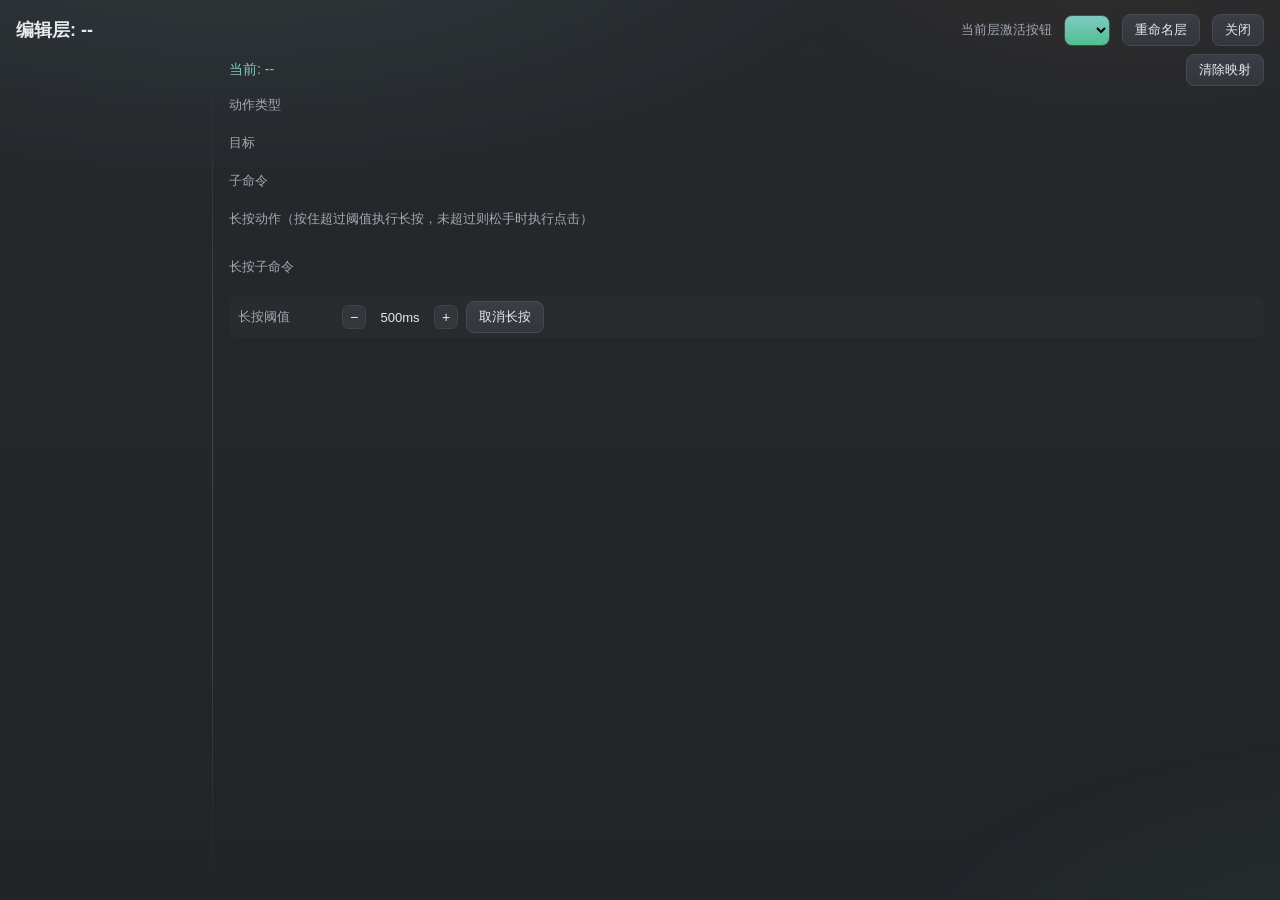
==== GamepadControlerRustTauri/frontend/edit.html @ a201a40f "feat: 新增目标游戏 exe 配置与长按动作功能 新增目标游戏（如 WoW）可执行文件选择功能，支持浏览选择或从历史记录选择，实现 WASD 按键直接投递到目标窗口。新增长按动作配置，支持设置长按" ====
<!DOCTYPE html> <!-- 声明文档类型为 HTML5 -->
<html lang="zh-CN"> <!-- 页面语言为简体中文 -->
<head> <!-- 头部：页面元信息与资源引用 -->
  <meta charset="UTF-8"> <!-- 字符编码 UTF-8（源码含中文必须） -->
  <title>编辑层</title> <!-- 浏览器标签页标题 -->
  <link rel="stylesheet" href="style.css"> <!-- 引入全局样式表（与主窗口同主题） -->
</head>
<body>
  <!-- 独立「编辑层」窗口：由主窗口 WebviewWindow("edit-win") 打开。
       层 id 通过 URL hash 传入（edit.html#<layerId>） -->
  <div class="root help-view"> <!-- 根容器：复用 root 布局，允许滚动 -->
    <div class="edit-header"> <!-- 编辑窗口头部 -->
      <div class="edit-title" id="edit-title">编辑层: --</div> <!-- 当前编辑的层名（edit.js 动态刷新） -->
      <span class="dim" id="edit-layer-select-label">当前层激活按钮</span> <!-- 激活按钮标签（公共层无激活按钮，edit.js 隐藏该控件） -->
      <select id="edit-layer-select" class="select" aria-label="选择激活按钮"></select> <!-- 层选择框（edit.js 动态渲染，层切换按键） -->
      <button class="btn" id="edit-rename-layer">重命名层</button> <!-- 重命名层按钮，点击后显示重命名输入行（edit.js） -->
      <button class="btn" id="edit-close">关闭</button> <!-- 关闭本窗口按钮 -->
    </div>

    <!-- 重命名 / 复制输入行（默认隐藏，由 main.js 的 renderRenameRow 控制显示） -->
    <div id="rename-layer-row" class="rename-row" style="display:none">
      <span id="rename-layer-hint" class="dim">重命名操作层</span> <!-- 提示文字（重命名/复制） -->
      <input id="rename-layer-input" class="rename-input" placeholder="输入名称" autocomplete="off"> <!-- 名称输入框 -->
      <button class="btn" id="rename-layer-ok">确定</button> <!-- 确认按钮 -->
      <button class="btn" id="rename-layer-cancel">取消</button> <!-- 取消按钮 -->
    </div>

    <div class="edit-body"> <!-- 编辑区两栏布局 -->
      <!-- 左栏：手柄按键网格 -->
      <div class="edit-grid" id="edit-grid"></div> <!-- 手柄按键按钮网格（edit.js 动态渲染，点击选中按键） -->

      <div class="edit-divider"></div> <!-- 左右栏之间的竖向分隔线 -->

      <!-- 右栏：动作配置 -->
      <div class="edit-right">
        <div class="edit-current-row"> <!-- 当前按键与映射显示行 -->
          <span id="edit-current">当前: --</span> <!-- 当前选中按键及其映射描述（动态刷新） -->
          <button class="btn" id="edit-clear">清除映射</button> <!-- 清除当前按键映射 -->
        </div>
        <div class="dim">动作类型</div> <!-- 动作类型区标题 -->
        <div id="edit-kinds" class="chips-row"></div> <!-- 动作类型 chips（动态渲染：键盘/鼠标/滚轮/切层等） -->

        <div class="dim">目标</div> <!-- 目标区标题 -->
        <div id="edit-target"></div> <!-- 目标选择区（按动作类型动态渲染：按键/鼠标键/目标层） -->

        <div class="dim" id="edit-subs-label">子命令</div> <!-- 子命令区标题（含已选数量） -->
        <div id="edit-subs" class="chips-row"></div> <!-- 子命令 chips（动态渲染，最多 3 个） -->

        <div class="dim" id="edit-long-label">长按动作（按住超过阈值执行长按，未超过则松手时执行点击）</div> <!-- 长按动作区标题 -->
        <div id="edit-long-kinds" class="chips-row"></div> <!-- 长按动作类型 chips（动态渲染） -->
        <div id="edit-long-target"></div> <!-- 长按目标选择区（按长按类型动态渲染） -->
        <div class="dim" id="edit-long-subs-label">长按子命令</div> <!-- 长按子命令区标题（含已选数量） -->
        <div id="edit-long-subs" class="chips-row"></div> <!-- 长按子命令 chips（动态渲染，最多 3 个） -->
        <div class="slider-row" id="edit-long-ms-row"> <!-- 长按阈值调整行 -->
          <div class="slider-label">长按阈值</div> <!-- 阈值项名称 -->
          <button class="mini" onclick="App.adjustLongMs(-50)">−</button> <!-- 减小阈值 50ms -->
          <div class="slider-val" id="edit-long-ms">500ms</div> <!-- 当前阈值（动态刷新） -->
          <button class="mini" onclick="App.adjustLongMs(50)">+</button> <!-- 增大阈值 50ms -->
          <button class="btn" id="edit-long-clear">取消长按</button> <!-- 清除长按动作 -->
        </div>
      </div>
    </div>
  </div>

  <script src="edit.js"></script> <!-- 编辑窗口前端逻辑脚本 -->
</body>
</html>
---- GamepadControlerRustTauri/frontend/style.css ----
/* =====================================================================
   style.css —— 深色主题（玻璃拟态 + 动效）
   色板：BG_DEEP #202225 / BG #26282c / PANEL #2f3136 / INSET #33363b
         BORDER #3f434a / TEXT #e8eaee / DIM #a3a8b2 / FAINT #6c727c
         ACCENT #7fc9c4 / ACCENT2 #4fc08d / WARN #f0a34a / DANGER #e5554f
   ===================================================================== */

/* 全局重置：所有元素统一盒模型，清除默认内外边距 */
* {
  box-sizing: border-box; /* 宽度包含内边距与边框，布局更可控 */
  margin: 0; /* 清除默认外边距 */
  padding: 0; /* 清除默认内边距 */
}

/* html 与 body 根元素通用样式 */
html, body {
  height: 100%; /* 占满视口高度，保证内部可滚动区域正确 */
  font-family: 'Microsoft YaHei UI', 'Microsoft YaHei', 'Segoe UI', sans-serif; /* 中文字体优先，回退系统无衬线字体 */
  font-size: 14px; /* 基准字号 */
  color: #e8eaee; /* 主文字颜色 */
  -webkit-font-smoothing: antialiased; /* WebKit 字体抗锯齿 */
  text-rendering: optimizeLegibility; /* 提升文字渲染质量 */
  overflow: hidden; /* 隐藏页面级滚动条（滚动由内部容器负责） */
}

/* body 专属样式：深色渐变背景 */
body {
  background: linear-gradient(180deg, #26282c 0%, #222428 100%); /* 顶部稍亮、底部稍暗的深色渐变 */
}

/* ---- 环境光晕背景（柔和渐变光斑） ---- */
body::before {
  content: ''; /* 伪元素必须设置内容才能显示 */
  position: fixed; /* 固定定位，铺满视口且不随滚动 */
  inset: 0; /* 上下左右贴齐视口边缘 */
  pointer-events: none; /* 不拦截鼠标事件，避免挡住按钮点击 */
  z-index: 0; /* 置于底层背景之上、内容之下 */
  background:
    radial-gradient(1100px 480px at 18% -12%, rgba(127, 201, 196, 0.12), transparent 62%), /* 左上角青色光晕 */
    radial-gradient(900px 460px at 108% 112%, rgba(79, 192, 141, 0.09), transparent 60%), /* 右下角绿色光晕 */
    radial-gradient(700px 380px at 88% -8%, rgba(240, 163, 74, 0.05), transparent 55%); /* 右上角暖橙色微光 */
}

/* ---- 自定义滚动条 ---- */
::-webkit-scrollbar { width: 8px; height: 8px; } /* 滚动条宽度与高度 */
::-webkit-scrollbar-track { background: transparent; } /* 滚动条轨道透明，融入背景 */
::-webkit-scrollbar-thumb { background: #3f434a; border-radius: 4px; } /* 滚动条滑块：深灰圆角 */
::-webkit-scrollbar-thumb:hover { background: #4a4e55; } /* 悬停滑块颜色变亮 */

/* ---- 主窗口根布局（视图切换淡入上浮） ---- */
.root {
  height: 100%; /* 占满视口高度 */
  display: flex; /* 弹性布局 */
  flex-direction: column; /* 垂直排列子元素 */
  padding: 14px 16px; /* 上下 14px、左右 16px 内边距 */
  gap: 8px; /* 子元素间距 */
  position: relative; /* 相对定位，作为内部定位基准 */
  z-index: 1; /* 位于环境光晕（z-index:0）之上 */
  animation: viewIn 0.28s ease-out; /* 页面进入时淡入上浮动画 */
}

/* viewIn：淡入 + 轻微上浮的入场动画 */
@keyframes viewIn {
  from { opacity: 0; transform: translateY(8px); } /* 起始：透明且下移 8px */
  to   { opacity: 1; transform: none; } /* 结束：完全显示、归位 */
}
/* viewOut：淡出 + 轻微下浮的出场动画 */
@keyframes viewOut {
  from { opacity: 1; transform: none; } /* 起始：完全显示、归位 */
  to   { opacity: 0; transform: translateY(8px); } /* 结束：透明且下移 8px */
}

/* 顶部标题栏容器 */
.header {
  display: flex; /* 弹性布局 */
  flex-direction: row; /* 水平排列 */
  align-items: center; /* 垂直居中 */
  justify-content: space-between; /* 左右两端对齐（标题左、状态右） */
  flex-shrink: 0; /* 不允许压缩，保持高度 */
}

/* 程序主标题 */
.title {
  font-size: 21px; /* 标题字号 */
  font-weight: 700; /* 加粗 */
  letter-spacing: 0.5px; /* 字间距 */
  background: linear-gradient(135deg, #e8eaee 0%, #9fd6d2 70%); /* 渐变文字颜色 */
  -webkit-background-clip: text; /* 让背景裁剪到文字（WebKit） */
  background-clip: text; /* 让背景裁剪到文字（标准） */
  color: transparent; /* 文字本体透明，露出渐变背景 */
  -webkit-text-fill-color: transparent; /* WebKit 下文字填充透明 */
}

/* 连接状态胶囊 */
.status {
  display: flex; /* 弹性布局 */
  align-items: center; /* 垂直居中 */
  gap: 8px; /* 圆点与文字间距 */
  font-size: 13px; /* 字号 */
  color: #a3a8b2; /* 次要文字颜色 */
  background: rgba(255, 255, 255, 0.04); /* 极淡的白色半透明底 */
  border: 1px solid #3a3e45; /* 深灰描边 */
  border-radius: 999px; /* 胶囊形圆角 */
  padding: 4px 12px; /* 内边距 */
  transition: border-color 0.25s ease; /* 边框颜色平滑过渡 */
}
.status:has(.dot.ok) { border-color: rgba(79, 192, 141, 0.35); } /* 圆点为绿色（已连接）时边框泛绿 */

/* ---- 状态圆点（运行中呼吸光晕） ---- */
.dot {
  width: 10px; /* 圆点直径 */
  height: 10px; /* 圆点直径 */
  border-radius: 50%; /* 圆形 */
  display: inline-block; /* 行内块，可设宽高 */
  flex-shrink: 0; /* 不允许压缩 */
  transition: background 0.3s ease, box-shadow 0.3s ease; /* 颜色与光晕平滑过渡 */
}
.dot.ok {
  background: #4fc08d; /* 已连接：绿色 */
  box-shadow: 0 0 0 0 rgba(79, 192, 141, 0.55); /* 初始无光晕 */
  animation: dotPulse 2.2s ease-out infinite; /* 循环呼吸光晕动画 */
}
.dot.off { background: #6c727c; } /* 未连接：灰色 */

/* dotPulse：圆点呼吸光晕扩散动画 */
@keyframes dotPulse {
  0%   { box-shadow: 0 0 0 0 rgba(79, 192, 141, 0.5); } /* 起始无光晕 */
  70%  { box-shadow: 0 0 0 8px rgba(79, 192, 141, 0); } /* 光晕向外扩散并淡出 */
  100% { box-shadow: 0 0 0 0 rgba(79, 192, 141, 0); } /* 归位 */
}

/* ---- 面板（玻璃卡片） ---- */
.body {
  display: flex; /* 弹性布局 */
  flex-direction: row; /* 左右两栏 */
  gap: 12px; /* 两栏间距 */
  flex: 1; /* 占满剩余高度 */
  min-height: 0; /* 允许内部滚动（防止溢出） */
}

.panel {
  display: flex; /* 弹性布局 */
  flex-direction: column; /* 垂直排列内容 */
  gap: 10px; /* 内容间距 */
  padding: 14px; /* 内边距 */
  background: linear-gradient(180deg, rgba(63, 67, 74, 0.28), rgba(47, 49, 54, 0.92) 42%); /* 玻璃拟态半透明渐变背景 */
  border: 1px solid #3a3e45; /* 深灰描边 */
  border-radius: 14px; /* 圆角 */
  min-height: 0; /* 允许内部滚动 */
  box-shadow: 0 8px 24px rgba(0, 0, 0, 0.28), inset 0 1px 0 rgba(255, 255, 255, 0.04); /* 外部投影 + 顶部内高光（玻璃感） */
}

.left-panel { width: 268px; flex-shrink: 0; } /* 左栏固定宽度、不允许压缩 */
.right-panel { flex: 1; min-width: 0; } /* 右栏占满剩余宽度、允许收缩 */

.panel-title {
  font-size: 13px; /* 面板标题字号 */
  color: #a3a8b2; /* 次要文字颜色 */
  letter-spacing: 0.3px; /* 字间距 */
  display: flex; /* 弹性布局 */
  align-items: center; /* 垂直居中 */
  gap: 6px; /* 与左侧装饰条间距 */
}
.panel-title::before {
  content: ''; /* 装饰条 */
  width: 3px; /* 装饰条宽度 */
  height: 12px; /* 装饰条高度 */
  border-radius: 2px; /* 圆角 */
  background: linear-gradient(180deg, #7fc9c4, #4fc08d); /* 青色到绿色的渐变 */
  flex-shrink: 0; /* 不允许压缩 */
}

.dim { color: #a3a8b2; font-size: 13px; } /* 次要文字样式 */
.faint { color: #6c727c; font-size: 12px; } /* 弱化文字样式 */
.info-line { font-size: 16px; color: #e8eaee; } /* 信息大字行 */
.info-sub { font-size: 13px; } /* 信息小字行 */

/* ---- 通用按钮（悬停上浮 + 波纹） ---- */
.btn {
  background: linear-gradient(180deg, #3a3e45, #33363b); /* 深灰渐变底 */
  border: 1px solid #464b53; /* 描边 */
  color: #e8eaee; /* 文字颜色 */
  border-radius: 8px; /* 圆角 */
  padding: 6px 12px; /* 内边距 */
  cursor: pointer; /* 手型光标 */
  font-family: inherit; /* 继承字体 */
  font-size: 13px; /* 字号 */
  white-space: nowrap; /* 文字不换行 */
  user-select: none; /* 禁止选中文本 */
  position: relative; /* 相对定位（波纹绝对定位的基准） */
  overflow: hidden; /* 裁剪溢出内容（波纹不外溢） */
  transition: background 0.18s ease, border-color 0.18s ease, /* 背景/描边过渡 */
              transform 0.12s ease, box-shadow 0.18s ease; /* 位移/投影过渡 */
}
.btn:hover {
  background: linear-gradient(180deg, #434850, #3a3e45); /* 悬停变亮 */
  border-color: #7fc9c4; /* 悬停描边变青色 */
  transform: translateY(-1px); /* 上浮 1px */
  box-shadow: 0 5px 14px rgba(0, 0, 0, 0.35); /* 悬停投影 */
}
.btn:active { transform: translateY(0) scale(0.97); box-shadow: none; } /* 按下：复位并微缩 */

.btn.danger {
  background: linear-gradient(180deg, #f0645f, #e5554f); /* 危险按钮：红色渐变 */
  border-color: #e5554f; /* 红色描边 */
  color: #fff; /* 白色文字 */
}
.btn.danger:hover {
  border-color: #ff8a85; /* 悬停描边更亮红 */
  box-shadow: 0 5px 14px rgba(229, 85, 79, 0.4); /* 红色光晕投影 */
}

.select {
  width: auto;
  background: linear-gradient(180deg, #7fc9c4, #4fc08d);
  border: 1px solid #464b53;
  border-radius: 8px;
  padding: 6px 12px;
}
.select:hover {
  border-color: #d0dae8; /* 悬停描边转青色 */
  transform: translateY(-1px); /* 轻微上浮 */
}
.select:focus {
  outline: none; /* 去掉默认焦点框 */
  border-color: #8d9db5; /* 焦点青色描边 */
  box-shadow: 0 0 0 3px rgba(79, 192, 141, 0.18), /* 青色焦点光晕 */
    inset 0 1px 0 rgba(255, 255, 255, 0.06); /* 内高光 */
}
.select option {
  background-color: #2b2f36; /* 下拉选项深色底 */
  color: #e8eaed; /* 下拉选项亮文字 */
}

.custom-select {
  position: relative;
  width: 200px;
  font-family: sans-serif;
  font-size: 14px;
}

/* 触发按钮 */
.select-trigger {
  display: flex;
  justify-content: space-between;
  align-items: center;
  padding: 8px 12px;
  background: #1e1e1e;
  border: 1px solid #444;
  border-radius: 8px;
  cursor: pointer;
  color: #e0e0e0;
  list-style: none;              /* 去掉 <summary> 默认的三角标记 */
  user-select: none;
}

.select-trigger::-webkit-details-marker {
  display: none;                 /* Chrome/Safari 去掉默认箭头 */
}

.select-trigger:hover {
  border-color: #666;
}

/* 展开时按钮底部圆角消失，和面板视觉上连为一体 */
.custom-select[open] .select-trigger {
  border-bottom-left-radius: 0;
  border-bottom-right-radius: 0;
  border-bottom-color: transparent;
}

.custom-select[open] .select-arrow {
  transform: rotate(180deg);
}

.select-arrow {
  transition: transform 0.2s;
  font-size: 10px;
}

/* 下拉面板 —— 这里可以随意设置圆角！ */
.select-dropdown {
  position: absolute;
  top: 100%;
  left: 0;
  right: 0;
  margin: 0;
  padding: 4px 0;
  list-style: none;
  background: #2b2f36;
  border: 1px solid #444;
  border-top: none;
  border-bottom-left-radius: 8px;   /* ✅ 底部圆角 */
  border-bottom-right-radius: 8px;  /* ✅ 底部圆角 */
  box-shadow: 0 4px 12px rgba(0, 0, 0, 0.4);
  z-index: 100;
  max-height: 200px;
  overflow-y: auto;
}

.select-dropdown li {
  padding: 8px 12px;
  cursor: pointer;
  color: #e0e0e0;
}

.select-dropdown li:hover {
  background: #0078d4;
  color: #fff;
}

/* 第一个和最后一个选项的圆角内缩 */
.select-dropdown li:first-child {
  border-top-left-radius: 4px;
  border-top-right-radius: 4px;
}

.select-dropdown li:last-child {
  border-bottom-left-radius: 4px;
  border-bottom-right-radius: 4px;
}

.btn-row {
  display: flex; /* 弹性布局 */
  flex-direction: row; /* 水平排列 */
  flex-wrap: wrap; /* 允许换行 */
  gap: 6px; /* 按钮间距 */
  align-items: center; /* 垂直居中 */
}

/* ---- 操作集 chip / 子命令 ---- */
.chips-row {
  display: flex; /* 弹性布局 */
  flex-direction: row; /* 水平排列 */
  flex-wrap: wrap; /* 允许换行 */
  gap: 6px; /* 间距 */
  align-items: center; /* 垂直居中 */
}

.chip {
  background: linear-gradient(180deg, #383c43, #33363b); /* 深灰渐变底 */
  border: 1px solid #3f434a; /* 描边 */
  border-radius: 8px; /* 圆角 */
  padding: 4px 10px; /* 内边距 */
  font-size: 13px; /* 字号 */
  color: #e8eaee; /* 文字颜色 */
  cursor: pointer; /* 手型光标 */
  user-select: none; /* 禁止选中文本 */
  position: relative; /* 相对定位（波纹基准） */
  overflow: hidden; /* 裁剪波纹 */
  transition: background 0.16s ease, border-color 0.16s ease, /* 背景/描边过渡 */
              transform 0.12s ease, box-shadow 0.16s ease; /* 位移/投影过渡 */
}
.chip:hover {
  border-color: #7fc9c4; /* 悬停描边变青 */
  transform: translateY(-1px); /* 上浮 */
  box-shadow: 0 4px 10px rgba(0, 0, 0, 0.3); /* 悬停投影 */
}
.chip:active { transform: translateY(0) scale(0.96); } /* 按下微缩 */
.chip.active {
  background: linear-gradient(135deg, #7fc9c4, #5aa39f); /* 选中态：青色渐变 */
  border-color: #7fc9c4; /* 青色描边 */
  color: #232529; /* 深色文字 */
  font-weight: 600; /* 加粗 */
  box-shadow: 0 3px 12px rgba(127, 201, 196, 0.35); /* 青色光晕 */
}
.chip.sub.active {
  background: linear-gradient(135deg, #5aa39f, #4a8f8b); /* 子命令选中态：较深的青色渐变 */
  border-color: #5aa39f; /* 描边 */
  color: #232529; /* 深色文字 */
}

/* ---- 层列表 ---- */
.layer-list {
  display: flex; /* 弹性布局 */
  flex-direction: column; /* 垂直排列 */
  gap: 6px; /* 层按钮间距 */
  flex: 1; /* 占满剩余高度 */
  overflow-y: auto; /* 超出纵向滚动 */
  overflow-x: hidden; /* 禁止横向滚动条（悬停右移留白 + 隐藏溢出，避免出现横条） */
  padding: 4px 8px 4px 0; /* 顶部留白 + 右侧留白（给悬停右移/光晕留空间，避免右侧截断） */
}

.layer-btn {
  background: linear-gradient(180deg, #383c43, #33363b); /* 深灰渐变底 */
  border: 1px solid #3f434a; /* 描边 */
  border-radius: 8px; /* 圆角 */
  padding: 6px 10px; /* 内边距 */
  font-size: 13px; /* 字号 */
  color: #e8eaee; /* 文字颜色 */
  cursor: pointer; /* 手型光标 */
  user-select: none; /* 禁止选中文本 */
  position: relative; /* 相对定位（波纹基准） */
  overflow: hidden; /* 裁剪波纹 */
  transition: background 0.16s ease, border-color 0.16s ease, /* 背景/描边过渡 */
              transform 0.12s ease, box-shadow 0.16s ease; /* 位移/投影过渡 */
}
.layer-btn:hover {
  border-color: #7fc9c4; /* 悬停描边变青 */
  transform: translateX(2px); /* 悬停向右轻移 */
}
.layer-btn:active { transform: translateX(0) scale(0.98); } /* 按下复位微缩 */
.layer-btn.active {
  background: linear-gradient(135deg, #7fc9c4, #5aa39f); /* 当前层：青色渐变 */
  border-color: #7fc9c4; /* 青色描边 */
  color: #232529; /* 深色文字 */
  font-weight: 600; /* 加粗 */
  box-shadow: 0 3px 12px rgba(127, 201, 196, 0.3); /* 青色光晕 */
}

/* ---- 目标游戏 exe 选择行 ---- */
.wow-row {
  display: flex; /* 弹性布局 */
  flex-direction: row; /* 水平排列 */
  align-items: center; /* 垂直居中 */
  gap: 8px; /* 间距 */
}
.wow-row .select {
  flex: 1; /* 下拉框占满剩余宽度 */
  min-width: 0; /* 允许压缩，避免长路径撑破布局 */
}

/* ---- 设置行 ---- */
.slider-row {
  display: flex; /* 弹性布局 */
  flex-direction: row; /* 水平排列 */
  align-items: center; /* 垂直居中 */
  gap: 8px; /* 间距 */
  padding: 4px 8px; /* 内边距 */
  background: rgba(255, 255, 255, 0.02); /* 极淡白底 */
  border: 1px solid transparent; /* 透明描边（悬停时显现） */
  border-radius: 8px; /* 圆角 */
  transition: border-color 0.18s ease, background 0.18s ease; /* 描边/背景过渡 */
}
.slider-row:hover {
  border-color: #3f434a; /* 悬停显示描边 */
  background: rgba(255, 255, 255, 0.04); /* 悬停背景稍亮 */
}
.slider-label { width: 96px; color: #a3a8b2; font-size: 13px; } /* 设置项名称：固定宽度 */
.slider-val {
  width: 52px; /* 数值宽度 */
  color: #e8eaee; /* 数值颜色 */
  font-size: 13px; /* 字号 */
  text-align: center; /* 居中 */
  font-variant-numeric: tabular-nums; /* 等宽数字，避免宽度跳动 */
}

.mini {
  width: 24px; /* 小按钮宽 */
  height: 24px; /* 小按钮高 */
  background: #33363b; /* 深灰底 */
  border: 1px solid #3f434a; /* 描边 */
  color: #e8eaee; /* 符号颜色 */
  border-radius: 6px; /* 圆角 */
  cursor: pointer; /* 手型光标 */
  font-size: 14px; /* 符号字号 */
  line-height: 1; /* 行高（防止符号偏位） */
  display: flex; /* 弹性布局 */
  align-items: center; /* 水平居中 */
  justify-content: center; /* 垂直居中 */
  position: relative; /* 相对定位（波纹基准） */
  overflow: hidden; /* 裁剪波纹 */
  transition: background 0.16s ease, border-color 0.16s ease, /* 背景/描边过渡 */
              transform 0.12s ease; /* 位移过渡 */
}
.mini:hover {
  background: #3a3e45; /* 悬停变亮 */
  border-color: #7fc9c4; /* 悬停描边变青 */
  transform: translateY(-1px); /* 上浮 */
}
.mini:active { transform: translateY(0) scale(0.94); } /* 按下微缩 */

/* ---- 开始/停止映射 ---- */
.btn-toggle {
  border: none; /* 无描边 */
  border-radius: 10px; /* 圆角 */
  padding: 10px 24px; /* 内边距 */
  cursor: pointer; /* 手型光标 */
  font-size: 16px; /* 字号 */
  font-weight: 600; /* 加粗 */
  font-family: inherit; /* 继承字体 */
  color: #232529; /* 深色文字 */
  position: relative; /* 相对定位（波纹基准） */
  overflow: hidden; /* 裁剪波纹 */
  transition: background 0.28s ease, box-shadow 0.28s ease, /* 背景/投影过渡 */
              transform 0.12s ease; /* 位移过渡 */
  letter-spacing: 1px; /* 字间距 */
}
.btn-toggle:hover { transform: translateY(-1px); } /* 悬停上浮 */
.btn-toggle:active { transform: translateY(0) scale(0.97); } /* 按下微缩 */
.btn-toggle.stopped {
  background: linear-gradient(135deg, #7fc9c4, #5aa39f); /* 停止态：青色渐变 */
  box-shadow: 0 5px 18px rgba(127, 201, 196, 0.35); /* 青色光晕 */
}
.btn-toggle.stopped:hover {
  box-shadow: 0 8px 22px rgba(127, 201, 196, 0.45); /* 停止态悬停光晕增强 */
}
.btn-toggle.running {
  background: linear-gradient(135deg, #f0645f, #e5554f); /* 运行态：红色渐变 */
  color: #fff; /* 白色文字 */
  box-shadow: 0 5px 18px rgba(229, 85, 79, 0.35); /* 红色光晕 */
}
.btn-toggle.running:hover {
  box-shadow: 0 8px 22px rgba(229, 85, 79, 0.45); /* 运行态悬停光晕增强 */
}

/* ---- 点击波纹 ---- */
.ripple {
  position: absolute; /* 绝对定位在按钮内部 */
  border-radius: 50%; /* 圆形 */
  background: rgba(255, 255, 255, 0.28); /* 半透明白色波纹 */
  transform: scale(0); /* 初始缩放为 0 */
  animation: rippleAnim 0.55s ease-out forwards; /* 扩散动画（保持最终态） */
  pointer-events: none; /* 不拦截点击 */
}
@keyframes rippleAnim {
  to { transform: scale(4); opacity: 0; } /* 扩散到 4 倍并淡出 */
}

/* ---- 重命名输入行 ---- */
.rename-row {
  display: flex; /* 弹性布局 */
  flex-direction: row; /* 水平排列 */
  align-items: center; /* 垂直居中 */
  gap: 8px; /* 间距 */
  flex-shrink: 0; /* 不允许压缩 */
  animation: viewIn 0.22s ease-out; /* 入场动画 */
}
.rename-row.hide {
  animation: viewOut 0.22s ease-in forwards; /* 出场动画 */
}
.rename-input {
  flex: 1; /* 输入框占满剩余宽度 */
  background: #33363b; /* 深灰底 */
  border: 1px solid #4a4e55; /* 描边 */
  color: #e8eaee; /* 文字颜色 */
  border-radius: 8px; /* 圆角 */
  padding: 6px 10px; /* 内边距 */
  font-family: inherit; /* 继承字体 */
  font-size: 13px; /* 字号 */
  outline: none; /* 去掉默认聚焦轮廓（自定义） */
  transition: border-color 0.18s ease, box-shadow 0.18s ease; /* 描边/光晕过渡 */
}
.rename-input:focus {
  border-color: #7fc9c4; /* 聚焦描边变青 */
  box-shadow: 0 0 0 3px rgba(127, 201, 196, 0.15); /* 聚焦外发光 */
}

/* ---- 层编辑视图 ---- */
.edit-header {
  display: flex; /* 弹性布局 */
  flex-direction: row; /* 水平排列 */
  align-items: center; /* 垂直居中 */
  gap: 12px; /* 间距 */
  flex-shrink: 0; /* 不允许压缩 */
}
.edit-title {
  flex: 1; /* 占满剩余宽度 */
  font-size: 18px; /* 字号 */
  font-weight: 600; /* 加粗 */
  color: #e8eaee; /* 文字颜色 */
}

.edit-body {
  display: flex; /* 弹性布局 */
  flex-direction: row; /* 左右两栏 */
  gap: 16px; /* 间距 */
  flex: 1; /* 占满剩余高度 */
  min-height: 0; /* 允许内部滚动 */
}

.edit-grid {
  display: flex; /* 弹性布局 */
  flex-direction: column; /* 垂直排列按键 */
  gap: 6px; /* 按键间距 */
  width: 180px; /* 固定宽度 */
  flex-shrink: 0; /* 不允许压缩 */
  overflow-y: auto; /* 超出滚动 */
  padding-right: 8px; /* 右侧留白：避免悬停右移产生横向溢出导致滚动条闪动 */
}

.pad-btn {
  width: 100%; /* 占满整行 */
  background: linear-gradient(180deg, #383c43, #33363b); /* 深灰渐变底 */
  border: 1px solid #3f434a; /* 描边 */
  border-radius: 8px; /* 圆角 */
  padding: 6px 4px; /* 内边距 */
  display: flex; /* 弹性布局（保证文字上下居中） */
  align-items: center; /* 垂直居中 */
  justify-content: center; /* 水平居中 */
  text-align: center; /* 文字居中（多行文本回退） */
  font-size: 12px; /* 字号 */
  color: #e8eaee; /* 文字颜色 */
  cursor: pointer; /* 手型光标 */
  user-select: none; /* 禁止选中文本 */
  position: relative; /* 相对定位（波纹基准） */
  overflow: hidden; /* 裁剪波纹 */
  transition: background 0.16s ease, border-color 0.16s ease, /* 背景/描边过渡 */
              transform 0.12s ease, box-shadow 0.16s ease; /* 位移/投影过渡 */
}
.pad-btn:hover {
  border-color: #7fc9c4; /* 悬停描边变青 */
  transform: translateX(2px); /* 悬停右移 */
}
.pad-btn:active { transform: translateX(0) scale(0.97); } /* 按下微缩 */
.pad-btn.sel {
  background: linear-gradient(135deg, #7fc9c4, #5aa39f); /* 选中按键：青色渐变 */
  border-color: #7fc9c4; /* 青色描边 */
  color: #232529; /* 深色文字 */
  font-weight: 600; /* 加粗 */
  box-shadow: 0 3px 10px rgba(127, 201, 196, 0.3); /* 青色光晕 */
}
.pad-btn.pressed:not(.sel) {
  background: linear-gradient(135deg, #f5b45f, #f0a34a); /* 物理按下（非选中）：橙色渐变 */
  border-color: #f0a34a; /* 橙色描边 */
  color: #232529; /* 深色文字 */
  box-shadow: 0 3px 10px rgba(240, 163, 74, 0.3); /* 橙色光晕 */
}

.edit-divider {
  width: 1px; /* 竖线宽度 */
  align-self: stretch; /* 拉伸到容器高度 */
  background: linear-gradient(180deg, transparent, #3f434a 30%, #3f434a 70%, transparent); /* 两端渐隐的竖分隔线 */
  flex-shrink: 0; /* 不允许压缩 */
}

.edit-right {
  display: flex; /* 弹性布局 */
  flex-direction: column; /* 垂直排列 */
  gap: 10px; /* 间距 */
  flex: 1; /* 占满剩余宽度 */
  min-width: 0; /* 允许收缩 */
  overflow-y: auto; /* 超出滚动 */
}

.edit-current-row {
  display: flex; /* 弹性布局 */
  flex-direction: row; /* 水平排列 */
  align-items: center; /* 垂直居中 */
  justify-content: space-between; /* 两端对齐 */
  gap: 10px; /* 间距 */
}
#edit-current {
  font-size: 14px; /* 当前映射字号 */
  color: #7fc9c4; /* 青色强调 */
}

/* ---- 帮助视图 ---- */
.help-view { overflow-y: auto; } /* 帮助页面允许滚动 */
.help-sections { display: flex; flex-direction: column; gap: 14px; overflow-y: auto; flex: 1; } /* 章节列表：垂直排列可滚动 */
.help-section {
  display: flex; /* 弹性布局 */
  flex-direction: column; /* 垂直排列 */
  gap: 4px; /* 标题与正文间距 */
  padding: 12px 14px; /* 内边距 */
  background: linear-gradient(180deg, rgba(63, 67, 74, 0.25), rgba(47, 49, 54, 0.6)); /* 玻璃卡片底 */
  border: 1px solid #3a3e45; /* 描边 */
  border-radius: 12px; /* 圆角 */
  transition: border-color 0.2s ease, transform 0.2s ease; /* 描边/位移过渡 */
}
.help-section:hover { border-color: #4a4e55; transform: translateY(-1px); } /* 悬停描边变亮并上浮 */
.help-section-title {
  font-size: 16px; /* 章节标题字号 */
  color: #7fc9c4; /* 青色 */
  font-weight: 600; /* 加粗 */
}
.help-section-body { font-size: 14px; color: #e8eaee; line-height: 1.65; white-space: pre-line; } /* 正文：行高、保留换行 */

/* ---- 焦点可见性 ---- */
.btn:focus-visible, .chip:focus-visible, .layer-btn:focus-visible, /* 键盘导航时高亮这些可点击元素 */
.pad-btn:focus-visible, .mini:focus-visible, .btn-toggle:focus-visible {
  outline: 2px solid #7fc9c4; /* 青色聚焦轮廓 */
  outline-offset: 1px; /* 轮廓外扩 1px */
}

/* =====================================================================
   悬浮窗（透明背景）
   ===================================================================== */
body.overlay-body {
  margin: 0;               /* 去掉默认 8px margin，消除底部透明带 */
  /* 深色背景 + CSS 圆角：纯 CSS 实现悬浮窗圆角（不用 DWM）。
     body 圆角外的四角为透明缺口（透明窗口固有取舍，接受）；
     overflow 裁剪子元素内容到圆角内。背景铺满窗口，避免边缘缝隙露透明 */
  background: rgba(43, 45, 49, 0.85); /* 与 shell/卡片同色（透明度由 JS 覆盖） */
  border-radius: 8px;      /* CSS 圆角：整体轮廓 */
  overflow: hidden;        /* 内容裁剪到圆角内 */
}

/* 悬浮窗页面：html 根元素也须透明，否则整个窗口是不透明深色矩形，
   导致透明窗口失效（悬浮窗"无法设置透明度"）。 */
html.overlay-html {
  background: transparent; /* 悬浮窗 html 根元素透明 */
}

.overlay-card {
  margin: 0; /* 铺满窗口（与 body 同界） */
  display: flex; /* 弹性布局 */
  flex-direction: column; /* 垂直排列 */
  gap: 8px; /* 间距 */
  padding: 10px 12px; /* 内边距 */
  background: rgba(43, 45, 49, 0.85); /* 半透明深灰底（透明度由 JS 动态覆盖） */
  border-radius: 8px; /* 内衬圆角（与 shell 一致，深色区域统一） */
  height: auto; /* 高度随内容自适应 */
  overflow: hidden; /* 隐藏溢出 */
  /* 不用外部 box-shadow：外阴影模糊扩散会形成比卡片更平缓的第二条弧线，
     导致"外层弧"与卡片圆角弧度不一致；改用 inset 内阴影，只向内不产生外轮廓 */
  box-shadow: inset 0 0 10px rgba(0, 0, 0, 0.12); /* 内阴影：轻微层次感，无外层弧 */
}
.overlay-card.mouse-toggle {
  box-shadow: inset 0 0 12px rgba(240, 163, 74, 0.25); /* 锁存时橙色内光晕（向内，无外层弧） */
}

.overlay-title {
  display: flex; /* 弹性布局 */
  flex-direction: row; /* 水平排列 */
  align-items: center; /* 垂直居中 */
  gap: 10px; /* 间距 */
  cursor: move; /* 移动光标（配合拖动区域） */
  user-select: none; /* 禁止选中文本 */
  flex-shrink: 0; /* 不允许压缩 */
  /* 不设 overflow:hidden：否则会裁剪按钮 hover 上浮的顶部 1px；
     按钮文字换行已由 nowrap + flex-shrink:0 解决 */
}
.ov-set { font-size: 15px; color: #7fc9c4; font-weight: 600; white-space: nowrap; min-width: 0; overflow: hidden; text-overflow: ellipsis; } /* 操作集名：青色加粗，过长可收缩省略 */
.ov-layer { font-size: 15px; color: #e8eaee; white-space: nowrap; flex-shrink: 0; } /* 当前层名：不收缩 */
.ov-toggle {
  /* margin-left: auto; 靠右对齐 */
  background: #33363b; /* 深灰底 */
  border: 1px solid #3f434a; /* 描边 */
  color: #e8eaa1; /* 文字颜色 */
  border-radius: 6px; /* 圆角 */
  padding: 2px 8px; /* 内边距 */
  cursor: pointer; /* 手型光标 */
  font-family: inherit; /* 继承字体 */
  font-size: 12px; /* 字号 */
  white-space: nowrap; /* 按钮文字不换行 */
  flex-shrink: 0; /* 不被压缩 */
  position: relative; /* 相对定位（波纹基准） */
  overflow: hidden; /* 裁剪波纹 */
  transition: background 0.16s ease, border-color 0.16s ease, /* 背景/描边过渡 */
              transform 0.12s ease; /* 位移过渡 */
}
.ov-toggle:hover { border-color: #7fc9c4; transform: translateY(-1px); } /* 悬停描边变青并上浮 */
.ov-toggle:active { transform: translateY(0) scale(0.96); } /* 按下微缩 */

.ov-open {
  margin-right: auto;
  display: inline-flex; /* 行内弹性布局 */
  align-items: center; /* 垂直居中 */
  justify-content: center; /* 水平居中 */
  background: #33363b;  /* 深灰底 */
  border: 1px solid #7fc9c4; /* 描边 */
  color: #7fc9c4; /* 文字颜色 */
  border-radius: 6px; /* 圆角 */
  padding: 2px 8px; /* 内边距 */
  cursor: pointer; /* 手型光标 */
  font-family: inherit; /* 继承字体 */
  font-size: 12px; /* 字号 */
  white-space: nowrap; /* 按钮文字不换行 */
  flex-shrink: 0; /* 不被压缩 */
  position: relative; /* 相对定位（波纹基准） */
  overflow: hidden; /* 裁剪波纹 */
  transition: background 0.16s ease, border-color 0.16s ease, /* 背景/描边过渡 */
              transform 0.12s ease; /* 位移过渡 */
}
.ov-open:hover { border-color: #7fc9c4; transform: translateY(-1px); } /* 悬停描边变青并上浮 */
.ov-open:active { transform: translateY(0) scale(0.96); } /* 按下微缩 */

.overlay-row {
  display: flex; /* 弹性布局 */
  flex-direction: row; /* 水平排列 */
  align-items: center; /* 垂直居中 */
  gap: 6px; /* 间距 */
  font-size: 13px; /* 字号 */
  height: 22px; /* 固定行高：映射行与占位行等高，保证切层后展开高度不变 */
  flex-shrink: 0; /* 不允许压缩 */
}
.overlay-dim { color: #a3a8b2; font-size: 13px; } /* 悬浮窗次要文字 */
.overlay-faint { color: #6c727c; font-size: 13px; } /* 悬浮窗弱化文字 */
.ov-acc { color: #7fc9c4; font-size: 13px; flex-shrink: 0; } /* 按键名：青色 */
.ov-acc.held { color: #f0a34a; } /* 按键按住中：橙色 */
.ov-dim { color: #a3a8b2; font-size: 13px; } /* 箭头分隔颜色 */
.ov-text { color: #e8eaee; font-size: 13px; white-space: nowrap; overflow: hidden; text-overflow: ellipsis; min-width: 0; } /* 映射描述：单行超长省略，保证行高恒定 */
.ov-pad { visibility: hidden; } /* 占位行：不可见但撑高，切层后展开高度保持固定 */

.overlay-pressed {
  display: flex; /* 弹性布局 */
  flex-direction: row; /* 水平排列 */
  flex-wrap: wrap; /* 允许换行 */
  gap: 6px; /* 间距 */
  /* 固定高度与 press-chip 一致：无论按多少键都不撑高卡片（换行超出部分裁剪），
     避免每次按键触发 fitHeight 调整悬浮窗高度 */
  height: 24px; /* 固定高度（容纳单行 chips） */
  overflow: hidden; /* 多按键换行超出部分隐藏 */
  align-items: center; /* 垂直居中 */
}

.press-chip {
  background: linear-gradient(135deg, #7fc9c4, #5aa39f); /* 按下的按键 chip：青色渐变 */
  color: #232529; /* 深色文字 */
  border-radius: 6px; /* 圆角 */
  padding: 2px 8px; /* 内边距 */
  font-size: 13px; /* 字号 */
  font-weight: 600; /* 加粗 */
  /* 不加入场动画：按键 chips 随轮询频繁重建，动画重放会在透明窗口上合成闪烁 */
  box-shadow: 0 2px 8px rgba(127, 201, 196, 0.35); /* 青色光晕 */
}

#ov-warn {
  height: 28px; /* 固定高度：锁存警示出现/消失不改变悬浮窗高度（内容切换由 JS 处理） */
  display: flex;
  align-items: center;
  /* 不设 overflow:hidden：否则会裁剪 warnShake 抖动动画左移的 4px；
     高度已由 height 固定，不会因内容被撑高 */
}

.overlay-warn {
  background: linear-gradient(135deg, #f5b45f, #f0a34a); /* 警示条：橙色渐变 */
  color: #232529; /* 深色文字 */
  border-radius: 6px; /* 圆角 */
  padding: 3px 8px; /* 内边距 */
  font-size: 13px; /* 字号 */
  font-weight: 600; /* 加粗 */
  animation: warnShake 0.4s ease; /* 警示抖动动画 */
}
@keyframes warnShake {
  0%, 100% { transform: translateX(0); } /* 起始/结束：原位 */
  25%      { transform: translateX(-4px); } /* 左移 */
  50%      { transform: translateX(3px); } /* 右移 */
  75%      { transform: translateX(-2px); } /* 轻微左移 */
}

#ov-mappings {
  display: flex;
  flex-direction: column;
  gap: 4px;
  flex: none;        /* 不拉伸，按内容高度 */
  opacity: 0;        /* 默认透明，由 setExpanded 控制淡入（避免底部透明截闪现） */
  transform: translateY(10px) scale(0.98); /* 收起态下移+微缩，配合展开/收起滑入滑出 */
  transition: opacity 0.2s ease, transform 0.2s ease; /* 展开/收起淡入淡出 + 滑入滑出（快速不拖沓） */
}
#ov-map-list { display: flex; flex-direction: column; gap: 2px; } /* 映射列表：垂直排列（高度随内容自适应，窗口高度由 overlay.js 贴合，无滚动） */
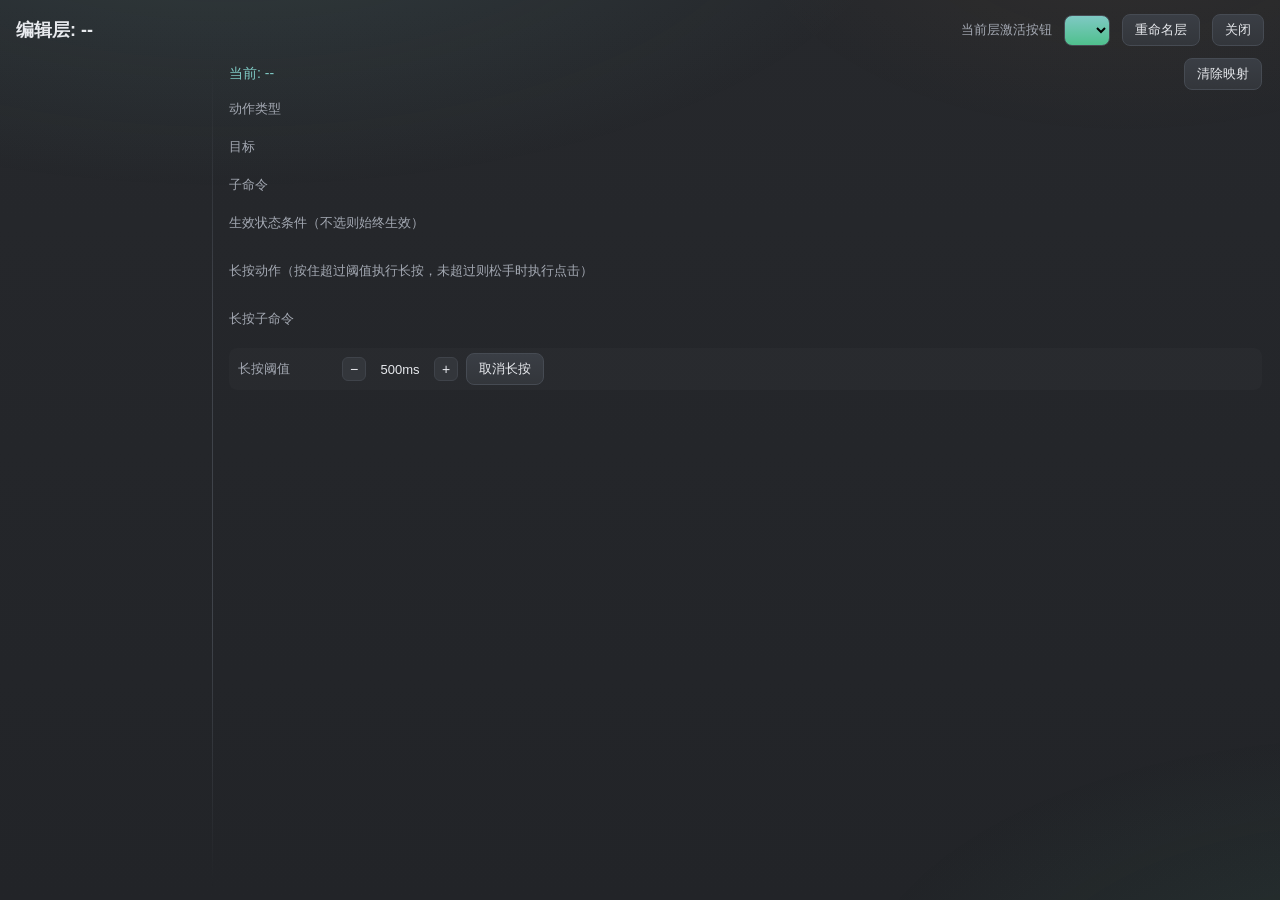
==== commit 7348cde3: "feat: 新增物理键盘组合键映射和角色状态读取功能 本次提交实现了两大核心功能： 1. 新增物理键盘组合键映射系统，支持录制、管理多条键盘规则，可配置动作、子命令和状态条件 2. 集成角色状态像素读" ====
--- a/GamepadControlerRustTauri/frontend/edit.html
+++ b/GamepadControlerRustTauri/frontend/edit.html
@@ -46,6 +46,10 @@
         <div class="dim" id="edit-subs-label">子命令</div> <!-- 子命令区标题（含已选数量） -->
         <div id="edit-subs" class="chips-row"></div> <!-- 子命令 chips（动态渲染，最多 3 个） -->
 
+        <div class="dim" id="edit-states-label">生效状态条件（不选则始终生效）</div> <!-- 状态条件标题 -->
+        <div id="edit-states" class="chips-row"></div> <!-- 状态 chips：未选 / = 真 / = 假 循环切换 -->
+        <div id="edit-state-logic" class="chips-row"></div> <!-- 条件组合方式：逻辑或 / 逻辑与 -->
+
         <div class="dim" id="edit-long-label">长按动作（按住超过阈值执行长按，未超过则松手时执行点击）</div> <!-- 长按动作区标题 -->
         <div id="edit-long-kinds" class="chips-row"></div> <!-- 长按动作类型 chips（动态渲染） -->
         <div id="edit-long-target"></div> <!-- 长按目标选择区（按长按类型动态渲染） -->
--- a/GamepadControlerRustTauri/frontend/style.css
+++ b/GamepadControlerRustTauri/frontend/style.css
@@ -151,7 +151,16 @@
 }
 
 .left-panel { width: 268px; flex-shrink: 0; } /* 左栏固定宽度、不允许压缩 */
-.right-panel { flex: 1; min-width: 0; } /* 右栏占满剩余宽度、允许收缩 */
+.right-panel { flex: 1; min-width: 0; overflow: hidden; } /* 右栏占满剩余宽度、允许收缩（滚动交给内部设置区） */
+.right-scroll {
+  display: flex; /* 弹性布局 */
+  flex-direction: column; /* 垂直排列设置项 */
+  gap: 10px; /* 设置项间距（与原面板一致） */
+  flex: 1; /* 占满按钮行以外的剩余高度 */
+  min-height: 0; /* 允许内部滚动 */
+  overflow-y: auto; /* 设置项过多时仅此处滚动 */
+  overflow-x: hidden; /* 禁止横向滚动 */
+}
 
 .panel-title {
   font-size: 13px; /* 面板标题字号 */
@@ -208,6 +217,11 @@
 .btn.danger:hover {
   border-color: #ff8a85; /* 悬停描边更亮红 */
   box-shadow: 0 5px 14px rgba(229, 85, 79, 0.4); /* 红色光晕投影 */
+}
+.btn.active {
+  border-color: #33ff99; /* 开启态：青色描边 */
+  color: #33ff99; /* 青色文字 */
+  box-shadow: 0 0 10px rgba(51, 255, 153, 0.25); /* 青色光晕 */
 }
 
 .select {
@@ -326,6 +340,7 @@
   flex-wrap: wrap; /* 允许换行 */
   gap: 6px; /* 按钮间距 */
   align-items: center; /* 垂直居中 */
+  flex-shrink: 0; /* 不随面板压缩（窗口变矮时优先压缩可滚动设置区） */
 }
 
 /* ---- 操作集 chip / 子命令 ---- */
@@ -368,6 +383,12 @@
   background: linear-gradient(135deg, #5aa39f, #4a8f8b); /* 子命令选中态：较深的青色渐变 */
   border-color: #5aa39f; /* 描边 */
   color: #232529; /* 深色文字 */
+}
+.chip.off {
+  background: linear-gradient(135deg, #8c4a4a, #743c3c); /* 状态条件为「假」：暗红渐变 */
+  border-color: #e05a5a; /* 红色描边 */
+  color: #ffd7d7; /* 浅红文字 */
+  font-weight: 600; /* 加粗 */
 }
 
 /* ---- 层列表 ---- */
@@ -576,7 +597,7 @@
   width: 180px; /* 固定宽度 */
   flex-shrink: 0; /* 不允许压缩 */
   overflow-y: auto; /* 超出滚动 */
-  padding-right: 8px; /* 右侧留白：避免悬停右移产生横向溢出导致滚动条闪动 */
+  padding: 4px 8px 6px 0; /* 顶部/底部留白：避免按钮悬停上浮与投影被滚动容器边缘裁剪 */
 }
 
 .pad-btn {
@@ -631,6 +652,7 @@
   flex: 1; /* 占满剩余宽度 */
   min-width: 0; /* 允许收缩 */
   overflow-y: auto; /* 超出滚动 */
+  padding: 4px 2px 6px 0; /* 顶部/底部留白：避免按钮悬停上浮与投影被滚动容器边缘裁剪 */
 }
 
 .edit-current-row {
@@ -643,6 +665,42 @@
 #edit-current {
   font-size: 14px; /* 当前映射字号 */
   color: #7fc9c4; /* 青色强调 */
+}
+
+/* ---- 物理键盘映射视图 ---- */
+.kb-combo {
+  flex: 1; /* 占满剩余宽度 */
+  text-align: center; /* 居中显示 */
+  font-size: 14px; /* 字号 */
+  color: #7fc9c4; /* 青色强调 */
+  padding: 4px 8px; /* 内边距 */
+  background: rgba(255, 255, 255, 0.03); /* 极淡底色 */
+  border: 1px solid #3f434a; /* 描边 */
+  border-radius: 8px; /* 圆角 */
+  white-space: nowrap; /* 不换行 */
+  overflow: hidden; /* 裁剪溢出 */
+  text-overflow: ellipsis; /* 过长省略 */
+}
+.kb-combo.recording {
+  border-color: #f0a34a; /* 录制中：橙色描边 */
+  color: #f0a34a; /* 橙色文字 */
+}
+
+/* 悬浮提示：自绘并使用 fixed 定位，避免被滚动容器边缘裁剪 */
+.tip {
+  position: fixed; /* 相对视口定位 */
+  display: none; /* 默认隐藏（显示时由 JS 置为 block） */
+  z-index: 999; /* 置于最上层 */
+  max-width: 280px; /* 最大宽度 */
+  padding: 6px 10px; /* 内边距 */
+  font-size: 12px; /* 字号 */
+  line-height: 1.5; /* 行高 */
+  color: #e8eaee; /* 文字颜色 */
+  background: #2b2f36; /* 深色背景，与整体风格一致 */
+  border: 1px solid #4a4e55; /* 描边 */
+  border-radius: 8px; /* 圆角 */
+  box-shadow: 0 6px 18px rgba(0, 0, 0, 0.45); /* 投影 */
+  pointer-events: none; /* 不拦截鼠标事件 */
 }
 
 /* ---- 帮助视图 ---- */
@@ -806,6 +864,14 @@
   box-shadow: 0 2px 8px rgba(127, 201, 196, 0.35); /* 青色光晕 */
 }
 
+.press-desc {
+  font-weight: 500; /* 映射描述不加粗，与按键名区分 */
+  font-size: 12px; /* 略小于按键名 */
+  color: #2f3a3d; /* 深青灰：在青色 chip 上弱化显示 */
+  margin-left: 2px; /* 与按键名留出间距 */
+  white-space: nowrap; /* 描述不换行，超长由容器 overflow 裁剪 */
+}
+
 #ov-warn {
   height: 28px; /* 固定高度：锁存警示出现/消失不改变悬浮窗高度（内容切换由 JS 处理） */
   display: flex;
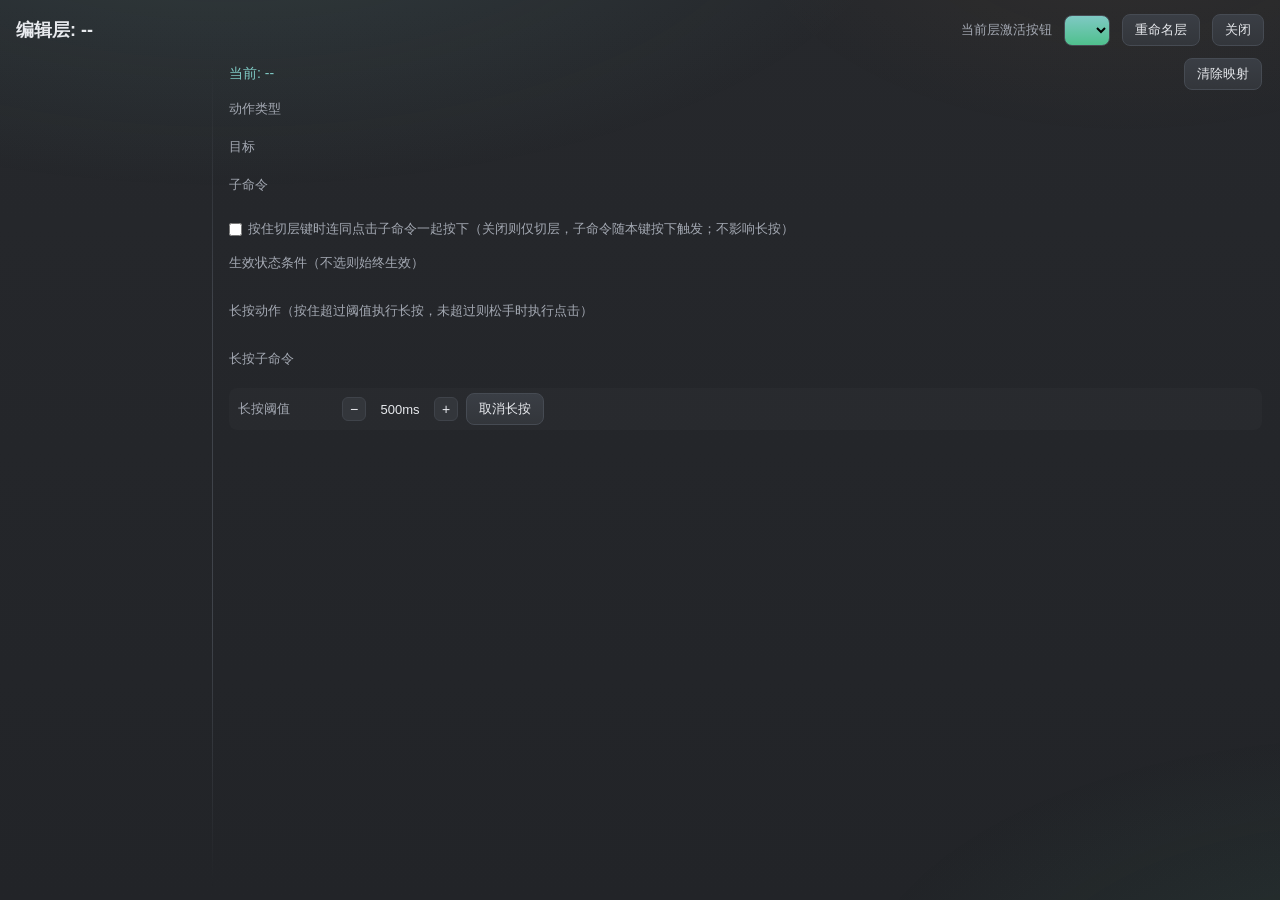
==== commit 2e5fd527: "feat: 新增切层保持开关功能，升级版本至0.0.73 新增切层保持开关，按住切层键激活层时可选择是否将该键点击的子命令修饰键一起按下保持，松开切层键时自动抬起。 该功能仅作用于点击设置，不影响长按" ====
--- a/GamepadControlerRustTauri/frontend/edit.html
+++ b/GamepadControlerRustTauri/frontend/edit.html
@@ -46,6 +46,11 @@
         <div class="dim" id="edit-subs-label">子命令</div> <!-- 子命令区标题（含已选数量） -->
         <div id="edit-subs" class="chips-row"></div> <!-- 子命令 chips（动态渲染，最多 3 个） -->
 
+        <label id="edit-layerhold-row" class="dim" style="display:flex;align-items:center;gap:6px;margin:6px 0;cursor:pointer;"> <!-- 切层保持开关（仅子命令区显示时出现） -->
+          <input type="checkbox" id="edit-layerhold" onchange="App.setSubOnLayerHold(this.checked)"> <!-- 开关本体 -->
+          <span>按住切层键时连同点击子命令一起按下（关闭则仅切层，子命令随本键按下触发；不影响长按）</span>
+        </label>
+
         <div class="dim" id="edit-states-label">生效状态条件（不选则始终生效）</div> <!-- 状态条件标题 -->
         <div id="edit-states" class="chips-row"></div> <!-- 状态 chips：未选 / = 真 / = 假 循环切换 -->
         <div id="edit-state-logic" class="chips-row"></div> <!-- 条件组合方式：逻辑或 / 逻辑与 -->
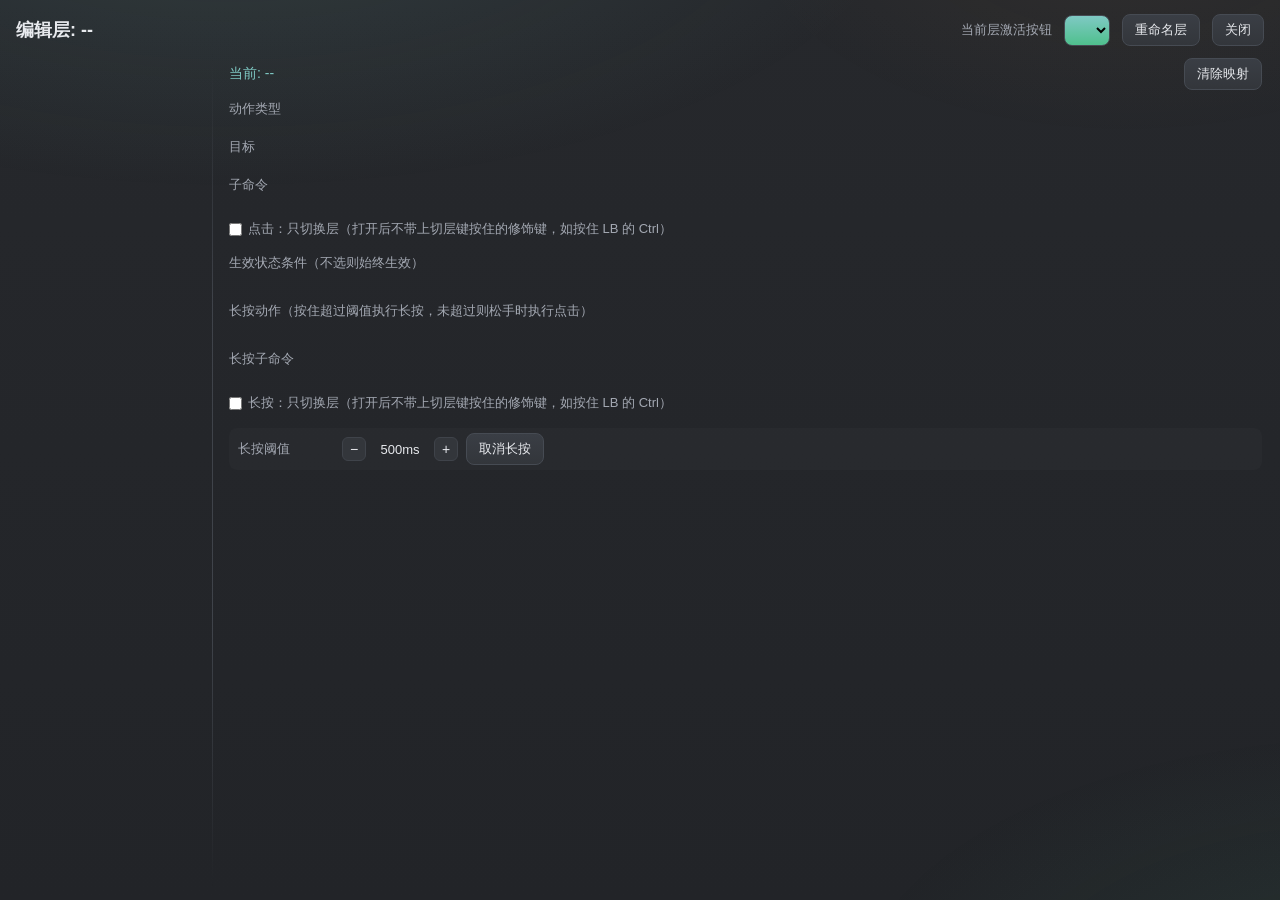
==== commit 2bb3aaaf: "feat: 新增「只切换层」开关，拆分点击和长按配置 重构层保持逻辑，将原单一开关拆分为点击、长按两个独立开关 新增掩蔽修饰键逻辑，确保切换层时不携带多余修饰键 更新配置文件、前端界面和核心代码适配新" ====
--- a/GamepadControlerRustTauri/frontend/edit.html
+++ b/GamepadControlerRustTauri/frontend/edit.html
@@ -46,9 +46,9 @@
         <div class="dim" id="edit-subs-label">子命令</div> <!-- 子命令区标题（含已选数量） -->
         <div id="edit-subs" class="chips-row"></div> <!-- 子命令 chips（动态渲染，最多 3 个） -->
 
-        <label id="edit-layerhold-row" class="dim" style="display:flex;align-items:center;gap:6px;margin:6px 0;cursor:pointer;"> <!-- 切层保持开关（仅子命令区显示时出现） -->
-          <input type="checkbox" id="edit-layerhold" onchange="App.setSubOnLayerHold(this.checked)"> <!-- 开关本体 -->
-          <span>按住切层键时连同点击子命令一起按下（关闭则仅切层，子命令随本键按下触发；不影响长按）</span>
+        <label id="edit-click-only-row" class="dim" style="display:flex;align-items:center;gap:6px;margin:6px 0;cursor:pointer;"> <!-- 点击「只切换层」开关 -->
+          <input type="checkbox" id="edit-click-only" onchange="App.setLayerOnly()"> <!-- 开关本体 -->
+          <span>点击：只切换层（打开后不带上切层键按住的修饰键，如按住 LB 的 Ctrl）</span>
         </label>
 
         <div class="dim" id="edit-states-label">生效状态条件（不选则始终生效）</div> <!-- 状态条件标题 -->
@@ -60,6 +60,10 @@
         <div id="edit-long-target"></div> <!-- 长按目标选择区（按长按类型动态渲染） -->
         <div class="dim" id="edit-long-subs-label">长按子命令</div> <!-- 长按子命令区标题（含已选数量） -->
         <div id="edit-long-subs" class="chips-row"></div> <!-- 长按子命令 chips（动态渲染，最多 3 个） -->
+        <label id="edit-long-only-row" class="dim" style="display:flex;align-items:center;gap:6px;margin:6px 0;cursor:pointer;"> <!-- 长按「只切换层」开关 -->
+          <input type="checkbox" id="edit-long-only" onchange="App.setLayerOnly()"> <!-- 开关本体 -->
+          <span>长按：只切换层（打开后不带上切层键按住的修饰键，如按住 LB 的 Ctrl）</span>
+        </label>
         <div class="slider-row" id="edit-long-ms-row"> <!-- 长按阈值调整行 -->
           <div class="slider-label">长按阈值</div> <!-- 阈值项名称 -->
           <button class="mini" onclick="App.adjustLongMs(-50)">−</button> <!-- 减小阈值 50ms -->
--- a/GamepadControlerRustTauri/frontend/style.css
+++ b/GamepadControlerRustTauri/frontend/style.css
@@ -89,6 +89,19 @@
   background-clip: text; /* 让背景裁剪到文字（标准） */
   color: transparent; /* 文字本体透明，露出渐变背景 */
   -webkit-text-fill-color: transparent; /* WebKit 下文字填充透明 */
+}
+
+/* 版本号标签（标题旁小字胶囊，风格与状态胶囊一致） */
+.version {
+  font-size: 12px; /* 字号 */
+  color: #6b7078; /* 弱化文字颜色 */
+  background: rgba(255, 255, 255, 0.04); /* 极淡的白色半透明底 */
+  border: 1px solid #3a3e45; /* 深灰描边 */
+  border-radius: 999px; /* 胶囊形圆角 */
+  padding: 2px 10px; /* 内边距 */
+  margin-left: 12px; /* 与标题间距 */
+  margin-right: auto; /* 把状态胶囊推到右侧 */
+  flex-shrink: 0; /* 不允许压缩 */
 }
 
 /* 连接状态胶囊 */
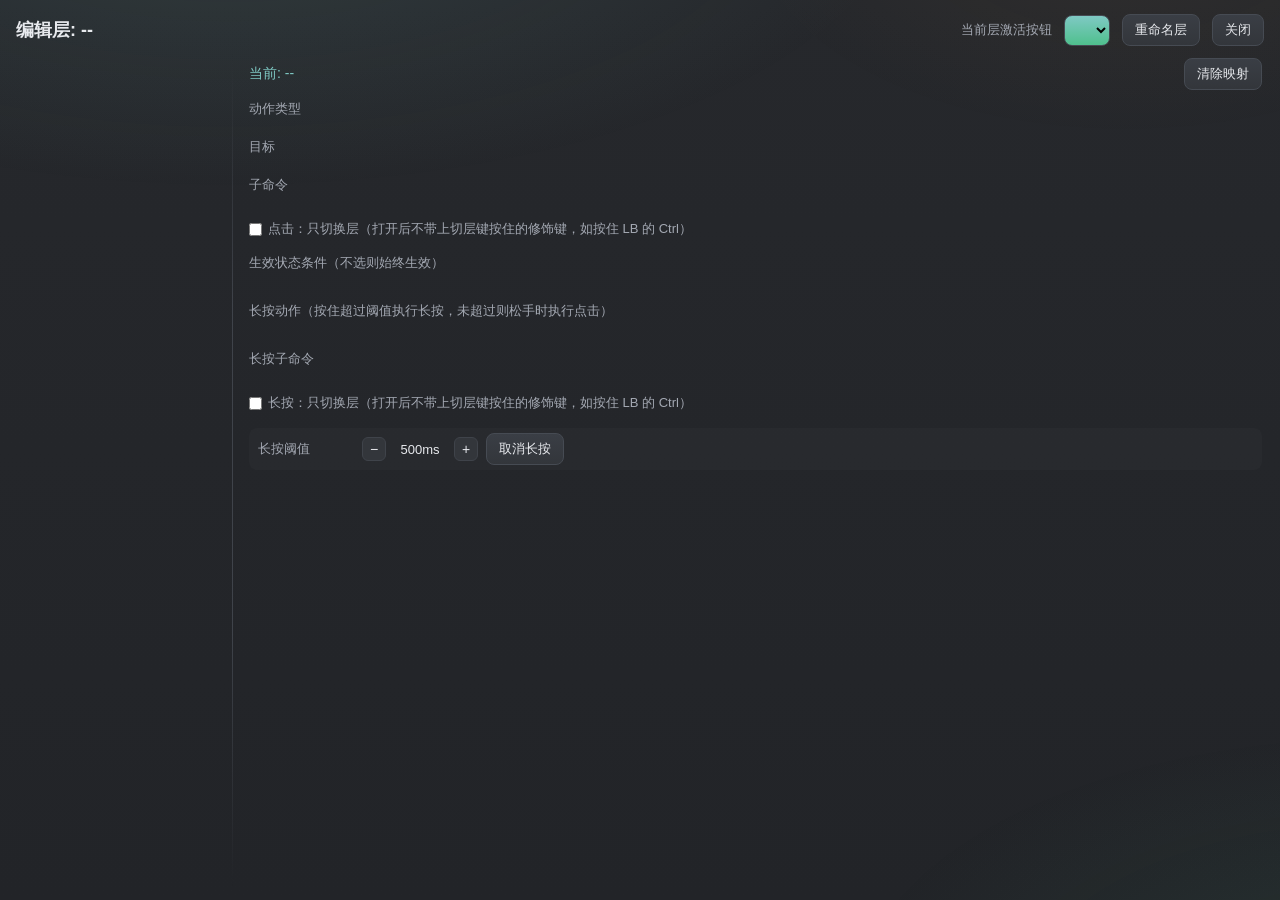
==== commit 1047c61d: "build: 版本更新至0.0.98，添加动作类型悬浮提示 更新项目版本号至0.0.98，为编辑界面的动作类型和长按动作类型添加悬浮提示功能，包含提示气泡容器、显示隐藏逻辑和事件监听。" ====
--- a/GamepadControlerRustTauri/frontend/edit.html
+++ b/GamepadControlerRustTauri/frontend/edit.html
@@ -75,6 +75,7 @@
     </div>
   </div>
 
+  <div id="edit-tip" class="tip"></div> <!-- 悬浮提示气泡（edit.js 动态定位） -->
   <script src="edit.js"></script> <!-- 编辑窗口前端逻辑脚本 -->
 </body>
 </html>
--- a/GamepadControlerRustTauri/frontend/style.css
+++ b/GamepadControlerRustTauri/frontend/style.css
@@ -607,7 +607,7 @@
   display: flex; /* 弹性布局 */
   flex-direction: column; /* 垂直排列按键 */
   gap: 6px; /* 按键间距 */
-  width: 180px; /* 固定宽度 */
+  width: 200px; /* 固定宽度（略宽，减少映射描述换行） */
   flex-shrink: 0; /* 不允许压缩 */
   overflow-y: auto; /* 超出滚动 */
   padding: 4px 8px 6px 0; /* 顶部/底部留白：避免按钮悬停上浮与投影被滚动容器边缘裁剪 */
@@ -615,13 +615,16 @@
 
 .pad-btn {
   width: 100%; /* 占满整行 */
+  flex-shrink: 0; /* 禁止被 flex 容器压缩（否则两行文字被裁切），超出时由 .edit-grid 滚动 */
   background: linear-gradient(180deg, #383c43, #33363b); /* 深灰渐变底 */
   border: 1px solid #3f434a; /* 描边 */
   border-radius: 8px; /* 圆角 */
-  padding: 6px 4px; /* 内边距 */
-  display: flex; /* 弹性布局（保证文字上下居中） */
-  align-items: center; /* 垂直居中 */
-  justify-content: center; /* 水平居中 */
+  padding: 5px 6px; /* 内边距（两行内容略紧凑） */
+  display: flex; /* 弹性布局 */
+  flex-direction: column; /* 纵向两行：按键名 + 当前映射 */
+  gap: 1px; /* 两行间距 */
+  align-items: center; /* 水平居中 */
+  justify-content: center; /* 垂直居中 */
   text-align: center; /* 文字居中（多行文本回退） */
   font-size: 12px; /* 字号 */
   color: #e8eaee; /* 文字颜色 */
@@ -632,6 +635,31 @@
   transition: background 0.16s ease, border-color 0.16s ease, /* 背景/描边过渡 */
               transform 0.12s ease, box-shadow 0.16s ease; /* 位移/投影过渡 */
 }
+.pad-name {
+  display: block; /* 独占一行 */
+  max-width: 100%; /* 不超出按钮宽度 */
+  font-size: 12px; /* 按键名字号 */
+  line-height: 1.2; /* 紧凑行高 */
+  overflow: hidden; /* 超长裁剪 */
+  text-overflow: ellipsis; /* 省略号 */
+  white-space: nowrap; /* 不换行 */
+}
+.pad-line {
+  display: block; /* 独占一行 */
+  max-width: 100%; /* 不超出按钮宽度 */
+  font-size: 10px; /* 映射描述字号（弱化层级） */
+  line-height: 1.25; /* 紧凑行高 */
+  white-space: normal; /* 允许换行，保证映射内容完整显示（不用省略号） */
+  word-break: normal; /* 中文可换行，英文单词（如 Alt）保持完整不被拆开 */
+  overflow-wrap: break-word; /* 极长单词放不下时才强制断开，避免溢出 */
+}
+.pad-line.click { color: #7fc9c4; } /* 点击映射：青色 */
+.pad-line.long { color: #f0a34a; } /* 长按映射：橙色，与点击明显区分 */
+.pad-line.none { color: #6b7078; } /* 未映射：弱化灰色 */
+.pad-btn.sel .pad-line.click { color: #1f4b48; } /* 选中青色底：点击行用深青色保证可读 */
+.pad-btn.sel .pad-line.long { color: #6b4a12; } /* 选中青色底：长按行用深橙色 */
+.pad-btn.pressed:not(.sel) .pad-line.click { color: #23403a; } /* 物理按下橙色底：点击行用深绿色 */
+.pad-btn.pressed:not(.sel) .pad-line.long { color: #5a3a0d; } /* 物理按下橙色底：长按行用深棕色 */
 .pad-btn:hover {
   border-color: #7fc9c4; /* 悬停描边变青 */
   transform: translateX(2px); /* 悬停右移 */
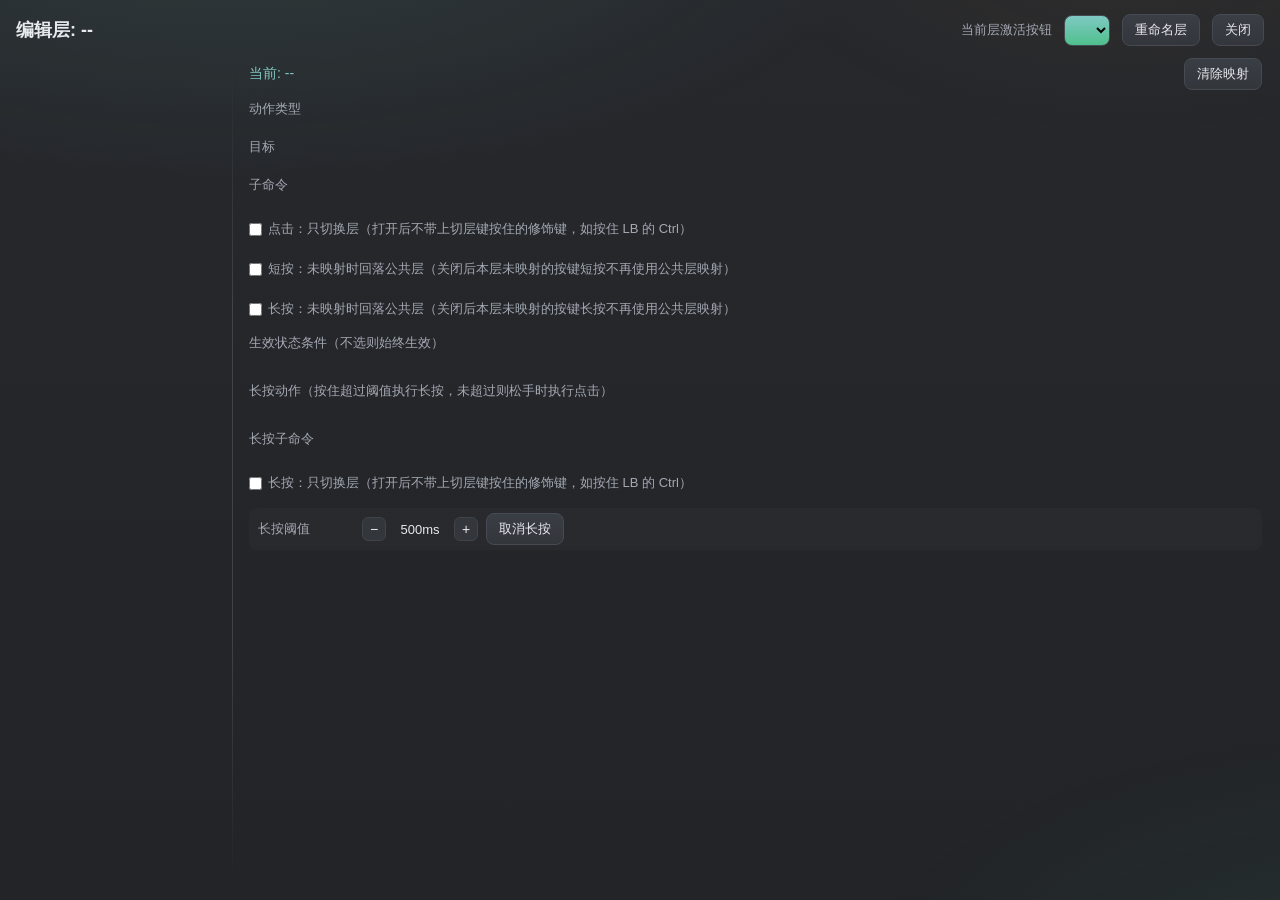
==== commit 94554d48: "feat: 添加层未映射时回落公共层的开关配置 新增短按和长按的回落开关功能，可单独设置非公共层按钮未映射时是否回落公共层，同步更新配置存储、前端界面和核心逻辑处理" ====
--- a/GamepadControlerRustTauri/frontend/edit.html
+++ b/GamepadControlerRustTauri/frontend/edit.html
@@ -51,6 +51,16 @@
           <span>点击：只切换层（打开后不带上切层键按住的修饰键，如按住 LB 的 Ctrl）</span>
         </label>
 
+        <label id="edit-fallback-click-row" class="dim" style="display:flex;align-items:center;gap:6px;margin:6px 0;cursor:pointer;"> <!-- 短按回落公共层开关 -->
+          <input type="checkbox" id="edit-fallback-click" onchange="App.setFallback()"> <!-- 开关本体 -->
+          <span>短按：未映射时回落公共层（关闭后本层未映射的按键短按不再使用公共层映射）</span>
+        </label>
+
+        <label id="edit-fallback-long-row" class="dim" style="display:flex;align-items:center;gap:6px;margin:6px 0;cursor:pointer;"> <!-- 长按回落公共层开关 -->
+          <input type="checkbox" id="edit-fallback-long" onchange="App.setFallback()"> <!-- 开关本体 -->
+          <span>长按：未映射时回落公共层（关闭后本层未映射的按键长按不再使用公共层映射）</span>
+        </label>
+
         <div class="dim" id="edit-states-label">生效状态条件（不选则始终生效）</div> <!-- 状态条件标题 -->
         <div id="edit-states" class="chips-row"></div> <!-- 状态 chips：未选 / = 真 / = 假 循环切换 -->
         <div id="edit-state-logic" class="chips-row"></div> <!-- 条件组合方式：逻辑或 / 逻辑与 -->
--- a/GamepadControlerRustTauri/frontend/style.css
+++ b/GamepadControlerRustTauri/frontend/style.css
@@ -795,18 +795,51 @@
   margin: 0; /* 铺满窗口（与 body 同界） */
   display: flex; /* 弹性布局 */
   flex-direction: column; /* 垂直排列 */
-  gap: 8px; /* 间距 */
-  padding: 10px 12px; /* 内边距 */
+  gap: 6px; /* 间距（收紧，缩小收起高度） */
+  padding: 8px 10px; /* 内边距（收紧） */
   background: rgba(43, 45, 49, 0.85); /* 半透明深灰底（透明度由 JS 动态覆盖） */
+  border: 1px solid #3a3f46; /* 默认边框：深灰（锁定状态改为橙色） */
   border-radius: 8px; /* 内衬圆角（与 shell 一致，深色区域统一） */
   height: auto; /* 高度随内容自适应 */
   overflow: hidden; /* 隐藏溢出 */
+  transition: border-color 0.16s ease; /* 锁定状态切换时边框颜色平滑过渡 */
   /* 不用外部 box-shadow：外阴影模糊扩散会形成比卡片更平缓的第二条弧线，
      导致"外层弧"与卡片圆角弧度不一致；改用 inset 内阴影，只向内不产生外轮廓 */
   box-shadow: inset 0 0 10px rgba(0, 0, 0, 0.12); /* 内阴影：轻微层次感，无外层弧 */
 }
 .overlay-card.mouse-toggle {
+  border-color: #f0a34a; /* 鼠标锁存中：橙色边框（收起态也能直接看出锁定状态） */
   box-shadow: inset 0 0 12px rgba(240, 163, 74, 0.25); /* 锁存时橙色内光晕（向内，无外层弧） */
+}
+
+/* 收起态：迷你圆角矩形（仅保留连接圆点 + 当前层名，锁定状态看边框颜色） */
+.overlay-card.collapsed {
+  padding: 6px 10px; /* 收紧内边距 */
+  gap: 0; /* 仅一行内容，无需间距 */
+}
+.overlay-mini {
+  display: none; /* 默认隐藏（仅收起态显示） */
+  flex-direction: row; /* 水平排列 */
+  align-items: center; /* 垂直居中 */
+  gap: 6px; /* 圆点与文字间距 */
+  height: 20px; /* 固定行高：迷你条高度恒定 */
+  cursor: pointer; /* 手型光标（单击展开 / 长按打开应用） */
+  user-select: none; /* 禁止选中文本 */
+}
+.overlay-card.collapsed .overlay-mini { display: flex; } /* 收起态显示迷你条 */
+/* 收起态隐藏展开态的其余内容（!important 覆盖 render 写入的内联 display） */
+.overlay-card.collapsed .overlay-title,
+.overlay-card.collapsed .overlay-row,
+.overlay-card.collapsed .overlay-pressed,
+.overlay-card.collapsed #ov-warn,
+.overlay-card.collapsed #ov-mappings { display: none !important; }
+.ov-mini-text {
+  color: #e8eaee; /* 与层名同色 */
+  font-size: 12px; /* 紧凑字号 */
+  white-space: nowrap; /* 不换行 */
+  overflow: hidden; /* 超长裁剪 */
+  text-overflow: ellipsis; /* 超长省略 */
+  min-width: 0; /* 允许收缩 */
 }
 
 .overlay-title {
@@ -820,8 +853,8 @@
   /* 不设 overflow:hidden：否则会裁剪按钮 hover 上浮的顶部 1px；
      按钮文字换行已由 nowrap + flex-shrink:0 解决 */
 }
-.ov-set { font-size: 15px; color: #7fc9c4; font-weight: 600; white-space: nowrap; min-width: 0; overflow: hidden; text-overflow: ellipsis; } /* 操作集名：青色加粗，过长可收缩省略 */
-.ov-layer { font-size: 15px; color: #e8eaee; white-space: nowrap; flex-shrink: 0; } /* 当前层名：不收缩 */
+.ov-set { font-size: 13px; color: #7fc9c4; font-weight: 600; white-space: nowrap; min-width: 0; overflow: hidden; text-overflow: ellipsis; } /* 操作集名：青色加粗，过长可收缩省略 */
+.ov-layer { font-size: 13px; color: #e8eaee; white-space: nowrap; flex-shrink: 1; min-width: 0; overflow: hidden; text-overflow: ellipsis; } /* 当前层名：窄窗口下可收缩省略 */
 .ov-toggle {
   /* margin-left: auto; 靠右对齐 */
   background: #33363b; /* 深灰底 */
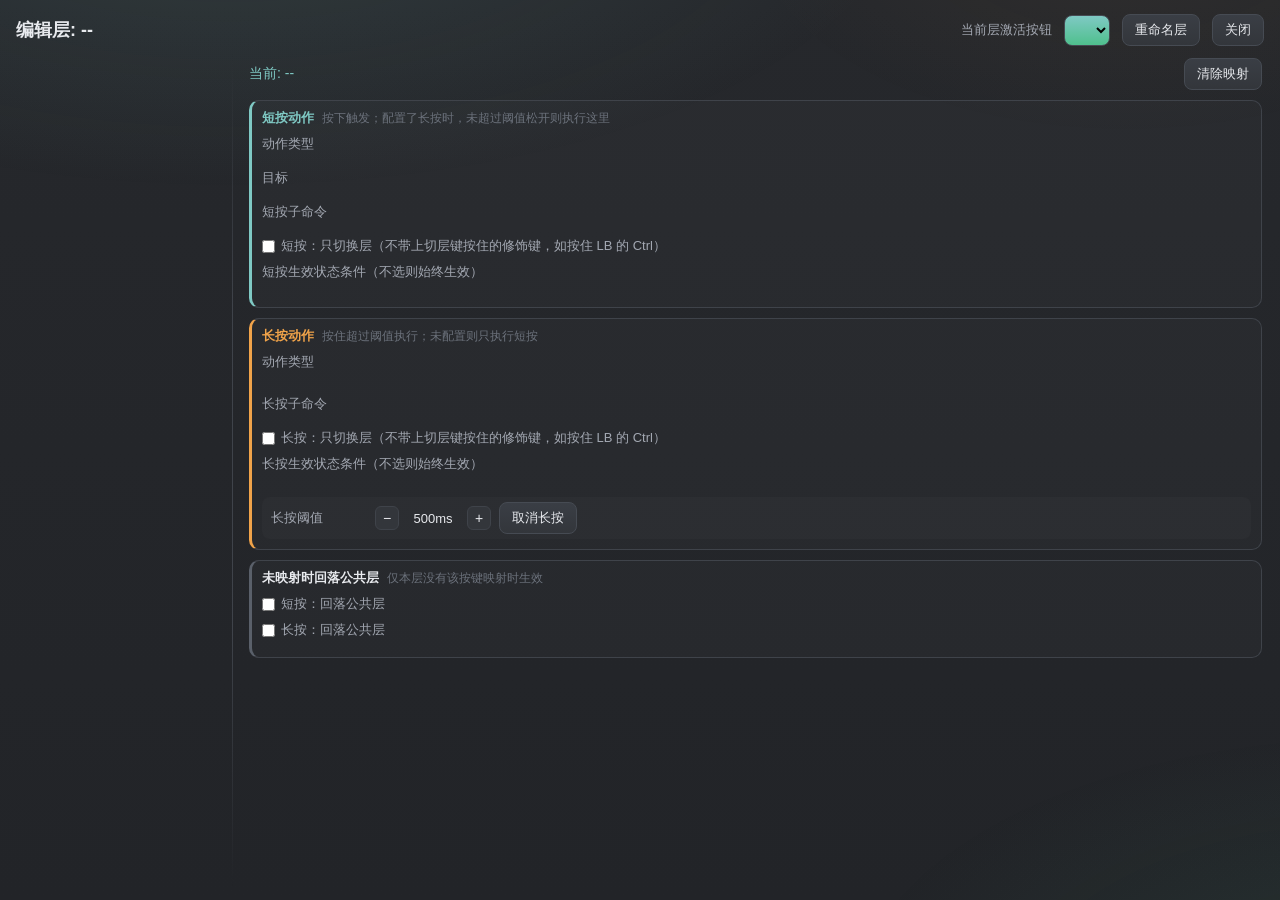
==== commit df0be50d: "feat: 为长按动作添加独立的状态条件配置 新增长按动作的状态条件与逻辑组合功能，拆分短按和长按的配置界面，实现长按动作可单独设置生效状态条件，同时更新版本号至0.0.113。" ====
--- a/GamepadControlerRustTauri/frontend/edit.html
+++ b/GamepadControlerRustTauri/frontend/edit.html
@@ -31,56 +31,82 @@
 
       <div class="edit-divider"></div> <!-- 左右栏之间的竖向分隔线 -->
 
-      <!-- 右栏：动作配置 -->
+      <!-- 右栏：动作配置（短按 / 长按分区，避免混在一起） -->
       <div class="edit-right">
         <div class="edit-current-row"> <!-- 当前按键与映射显示行 -->
           <span id="edit-current">当前: --</span> <!-- 当前选中按键及其映射描述（动态刷新） -->
           <button class="btn" id="edit-clear">清除映射</button> <!-- 清除当前按键映射 -->
         </div>
-        <div class="dim">动作类型</div> <!-- 动作类型区标题 -->
-        <div id="edit-kinds" class="chips-row"></div> <!-- 动作类型 chips（动态渲染：键盘/鼠标/滚轮/切层等） -->
 
-        <div class="dim">目标</div> <!-- 目标区标题 -->
-        <div id="edit-target"></div> <!-- 目标选择区（按动作类型动态渲染：按键/鼠标键/目标层） -->
+        <!-- ===== 短按动作 ===== -->
+        <section class="edit-section click-section">
+          <div class="edit-section-head">
+            <span class="edit-section-title click">短按动作</span>
+            <span class="faint">按下触发；配置了长按时，未超过阈值松开则执行这里</span>
+          </div>
+          <div class="dim">动作类型</div> <!-- 动作类型区标题 -->
+          <div id="edit-kinds" class="chips-row"></div> <!-- 动作类型 chips（动态渲染：键盘/鼠标/滚轮/切层等） -->
 
-        <div class="dim" id="edit-subs-label">子命令</div> <!-- 子命令区标题（含已选数量） -->
-        <div id="edit-subs" class="chips-row"></div> <!-- 子命令 chips（动态渲染，最多 3 个） -->
+          <div class="dim">目标</div> <!-- 目标区标题 -->
+          <div id="edit-target"></div> <!-- 目标选择区（按动作类型动态渲染：按键/鼠标键/目标层） -->
 
-        <label id="edit-click-only-row" class="dim" style="display:flex;align-items:center;gap:6px;margin:6px 0;cursor:pointer;"> <!-- 点击「只切换层」开关 -->
-          <input type="checkbox" id="edit-click-only" onchange="App.setLayerOnly()"> <!-- 开关本体 -->
-          <span>点击：只切换层（打开后不带上切层键按住的修饰键，如按住 LB 的 Ctrl）</span>
-        </label>
+          <div class="dim" id="edit-subs-label">短按子命令</div> <!-- 子命令区标题（含已选数量） -->
+          <div id="edit-subs" class="chips-row"></div> <!-- 子命令 chips（动态渲染，最多 3 个） -->
 
-        <label id="edit-fallback-click-row" class="dim" style="display:flex;align-items:center;gap:6px;margin:6px 0;cursor:pointer;"> <!-- 短按回落公共层开关 -->
-          <input type="checkbox" id="edit-fallback-click" onchange="App.setFallback()"> <!-- 开关本体 -->
-          <span>短按：未映射时回落公共层（关闭后本层未映射的按键短按不再使用公共层映射）</span>
-        </label>
+          <label id="edit-click-only-row" class="check-row"> <!-- 短按「只切换层」开关 -->
+            <input type="checkbox" id="edit-click-only" onchange="App.setLayerOnly()"> <!-- 开关本体 -->
+            <span>短按：只切换层（不带上切层键按住的修饰键，如按住 LB 的 Ctrl）</span>
+          </label>
 
-        <label id="edit-fallback-long-row" class="dim" style="display:flex;align-items:center;gap:6px;margin:6px 0;cursor:pointer;"> <!-- 长按回落公共层开关 -->
-          <input type="checkbox" id="edit-fallback-long" onchange="App.setFallback()"> <!-- 开关本体 -->
-          <span>长按：未映射时回落公共层（关闭后本层未映射的按键长按不再使用公共层映射）</span>
-        </label>
+          <div class="dim" id="edit-states-label">短按生效状态条件（不选则始终生效）</div> <!-- 短按状态条件标题 -->
+          <div id="edit-states" class="chips-row"></div> <!-- 短按状态 chips：未选 / = 真 / = 假 循环切换 -->
+          <div id="edit-state-logic" class="chips-row"></div> <!-- 短按条件组合方式：逻辑或 / 逻辑与 -->
+        </section>
 
-        <div class="dim" id="edit-states-label">生效状态条件（不选则始终生效）</div> <!-- 状态条件标题 -->
-        <div id="edit-states" class="chips-row"></div> <!-- 状态 chips：未选 / = 真 / = 假 循环切换 -->
-        <div id="edit-state-logic" class="chips-row"></div> <!-- 条件组合方式：逻辑或 / 逻辑与 -->
+        <!-- ===== 长按动作 ===== -->
+        <section class="edit-section long-section" id="edit-long-section">
+          <div class="edit-section-head">
+            <span class="edit-section-title long">长按动作</span>
+            <span class="faint">按住超过阈值执行；未配置则只执行短按</span>
+          </div>
+          <div class="dim" id="edit-long-label">动作类型</div> <!-- 长按动作类型标题 -->
+          <div id="edit-long-kinds" class="chips-row"></div> <!-- 长按动作类型 chips（动态渲染） -->
+          <div id="edit-long-target"></div> <!-- 长按目标选择区（按长按类型动态渲染） -->
+          <div class="dim" id="edit-long-subs-label">长按子命令</div> <!-- 长按子命令区标题（含已选数量） -->
+          <div id="edit-long-subs" class="chips-row"></div> <!-- 长按子命令 chips（动态渲染，最多 3 个） -->
+          <label id="edit-long-only-row" class="check-row"> <!-- 长按「只切换层」开关 -->
+            <input type="checkbox" id="edit-long-only" onchange="App.setLayerOnly()"> <!-- 开关本体 -->
+            <span>长按：只切换层（不带上切层键按住的修饰键，如按住 LB 的 Ctrl）</span>
+          </label>
 
-        <div class="dim" id="edit-long-label">长按动作（按住超过阈值执行长按，未超过则松手时执行点击）</div> <!-- 长按动作区标题 -->
-        <div id="edit-long-kinds" class="chips-row"></div> <!-- 长按动作类型 chips（动态渲染） -->
-        <div id="edit-long-target"></div> <!-- 长按目标选择区（按长按类型动态渲染） -->
-        <div class="dim" id="edit-long-subs-label">长按子命令</div> <!-- 长按子命令区标题（含已选数量） -->
-        <div id="edit-long-subs" class="chips-row"></div> <!-- 长按子命令 chips（动态渲染，最多 3 个） -->
-        <label id="edit-long-only-row" class="dim" style="display:flex;align-items:center;gap:6px;margin:6px 0;cursor:pointer;"> <!-- 长按「只切换层」开关 -->
-          <input type="checkbox" id="edit-long-only" onchange="App.setLayerOnly()"> <!-- 开关本体 -->
-          <span>长按：只切换层（打开后不带上切层键按住的修饰键，如按住 LB 的 Ctrl）</span>
-        </label>
-        <div class="slider-row" id="edit-long-ms-row"> <!-- 长按阈值调整行 -->
-          <div class="slider-label">长按阈值</div> <!-- 阈值项名称 -->
-          <button class="mini" onclick="App.adjustLongMs(-50)">−</button> <!-- 减小阈值 50ms -->
-          <div class="slider-val" id="edit-long-ms">500ms</div> <!-- 当前阈值（动态刷新） -->
-          <button class="mini" onclick="App.adjustLongMs(50)">+</button> <!-- 增大阈值 50ms -->
-          <button class="btn" id="edit-long-clear">取消长按</button> <!-- 清除长按动作 -->
-        </div>
+          <div class="dim" id="edit-long-states-label">长按生效状态条件（不选则始终生效）</div> <!-- 长按状态条件标题 -->
+          <div id="edit-long-states" class="chips-row"></div> <!-- 长按状态 chips -->
+          <div id="edit-long-state-logic" class="chips-row"></div> <!-- 长按条件组合方式 -->
+          <div class="slider-row" id="edit-long-ms-row"> <!-- 长按阈值调整行 -->
+            <div class="slider-label">长按阈值</div> <!-- 阈值项名称 -->
+            <button class="mini" onclick="App.adjustLongMs(-50)">−</button> <!-- 减小阈值 50ms -->
+            <div class="slider-val" id="edit-long-ms">500ms</div> <!-- 当前阈值（动态刷新） -->
+            <button class="mini" onclick="App.adjustLongMs(50)">+</button> <!-- 增大阈值 50ms -->
+            <button class="btn" id="edit-long-clear">取消长按</button> <!-- 清除长按动作 -->
+          </div>
+        </section>
+
+        <!-- ===== 未映射时的回落开关（仅非公共层） ===== -->
+        <section class="edit-section fallback-section" id="edit-fallback-section">
+          <div class="edit-section-head">
+            <span class="edit-section-title">未映射时回落公共层</span>
+            <span class="faint">仅本层没有该按键映射时生效</span>
+          </div>
+          <label id="edit-fallback-click-row" class="check-row"> <!-- 短按回落公共层开关 -->
+            <input type="checkbox" id="edit-fallback-click" onchange="App.setFallback()"> <!-- 开关本体 -->
+            <span>短按：回落公共层</span>
+          </label>
+          <label id="edit-fallback-long-row" class="check-row"> <!-- 长按回落公共层开关 -->
+            <input type="checkbox" id="edit-fallback-long" onchange="App.setFallback()"> <!-- 开关本体 -->
+            <span>长按：回落公共层</span>
+          </label>
+          <div class="faint" id="edit-fallback-hint"></div> <!-- 当前按键是否已映射的提示 -->
+        </section>
       </div>
     </div>
   </div>
--- a/GamepadControlerRustTauri/frontend/style.css
+++ b/GamepadControlerRustTauri/frontend/style.css
@@ -708,6 +708,44 @@
   color: #7fc9c4; /* 青色强调 */
 }
 
+/* ---- 编辑页分区卡片：短按 / 长按 / 状态条件 / 回落开关 ---- */
+.edit-section {
+  display: flex; /* 弹性布局 */
+  flex-direction: column; /* 纵向排列 */
+  gap: 8px; /* 区内间距 */
+  padding: 8px 10px 10px; /* 内边距 */
+  border: 1px solid #3f434a; /* 描边 */
+  border-radius: 10px; /* 圆角 */
+  background: rgba(255, 255, 255, 0.02); /* 极淡底色，区分分区 */
+}
+.edit-section.click-section { border-left: 3px solid #7fc9c4; } /* 短按区：青色左边线 */
+.edit-section.long-section { border-left: 3px solid #f0a34a; } /* 长按区：橙色左边线 */
+.edit-section.state-section,
+.edit-section.fallback-section { border-left: 3px solid #5a606a; } /* 其它区：灰色左边线 */
+.edit-section-head {
+  display: flex; /* 弹性布局 */
+  align-items: baseline; /* 标题与说明基线对齐 */
+  gap: 8px; /* 间距 */
+  flex-wrap: wrap; /* 空间不足时换行 */
+}
+.edit-section-title {
+  font-size: 13px; /* 分区标题字号 */
+  font-weight: 600; /* 加粗 */
+  color: #e8eaee; /* 默认文字颜色 */
+}
+.edit-section-title.click { color: #7fc9c4; } /* 短按标题：青色 */
+.edit-section-title.long { color: #f0a34a; } /* 长按标题：橙色 */
+.check-row {
+  display: flex; /* 弹性布局 */
+  align-items: center; /* 垂直居中 */
+  gap: 6px; /* 勾选框与文字间距 */
+  margin: 0; /* 去掉默认外边距 */
+  cursor: pointer; /* 手型光标 */
+  color: #a3a8b2; /* 次要文字颜色 */
+  font-size: 13px; /* 字号 */
+}
+.check-row input { accent-color: #7fc9c4; } /* 勾选框使用主题青色 */
+
 /* ---- 物理键盘映射视图 ---- */
 .kb-combo {
   flex: 1; /* 占满剩余宽度 */
